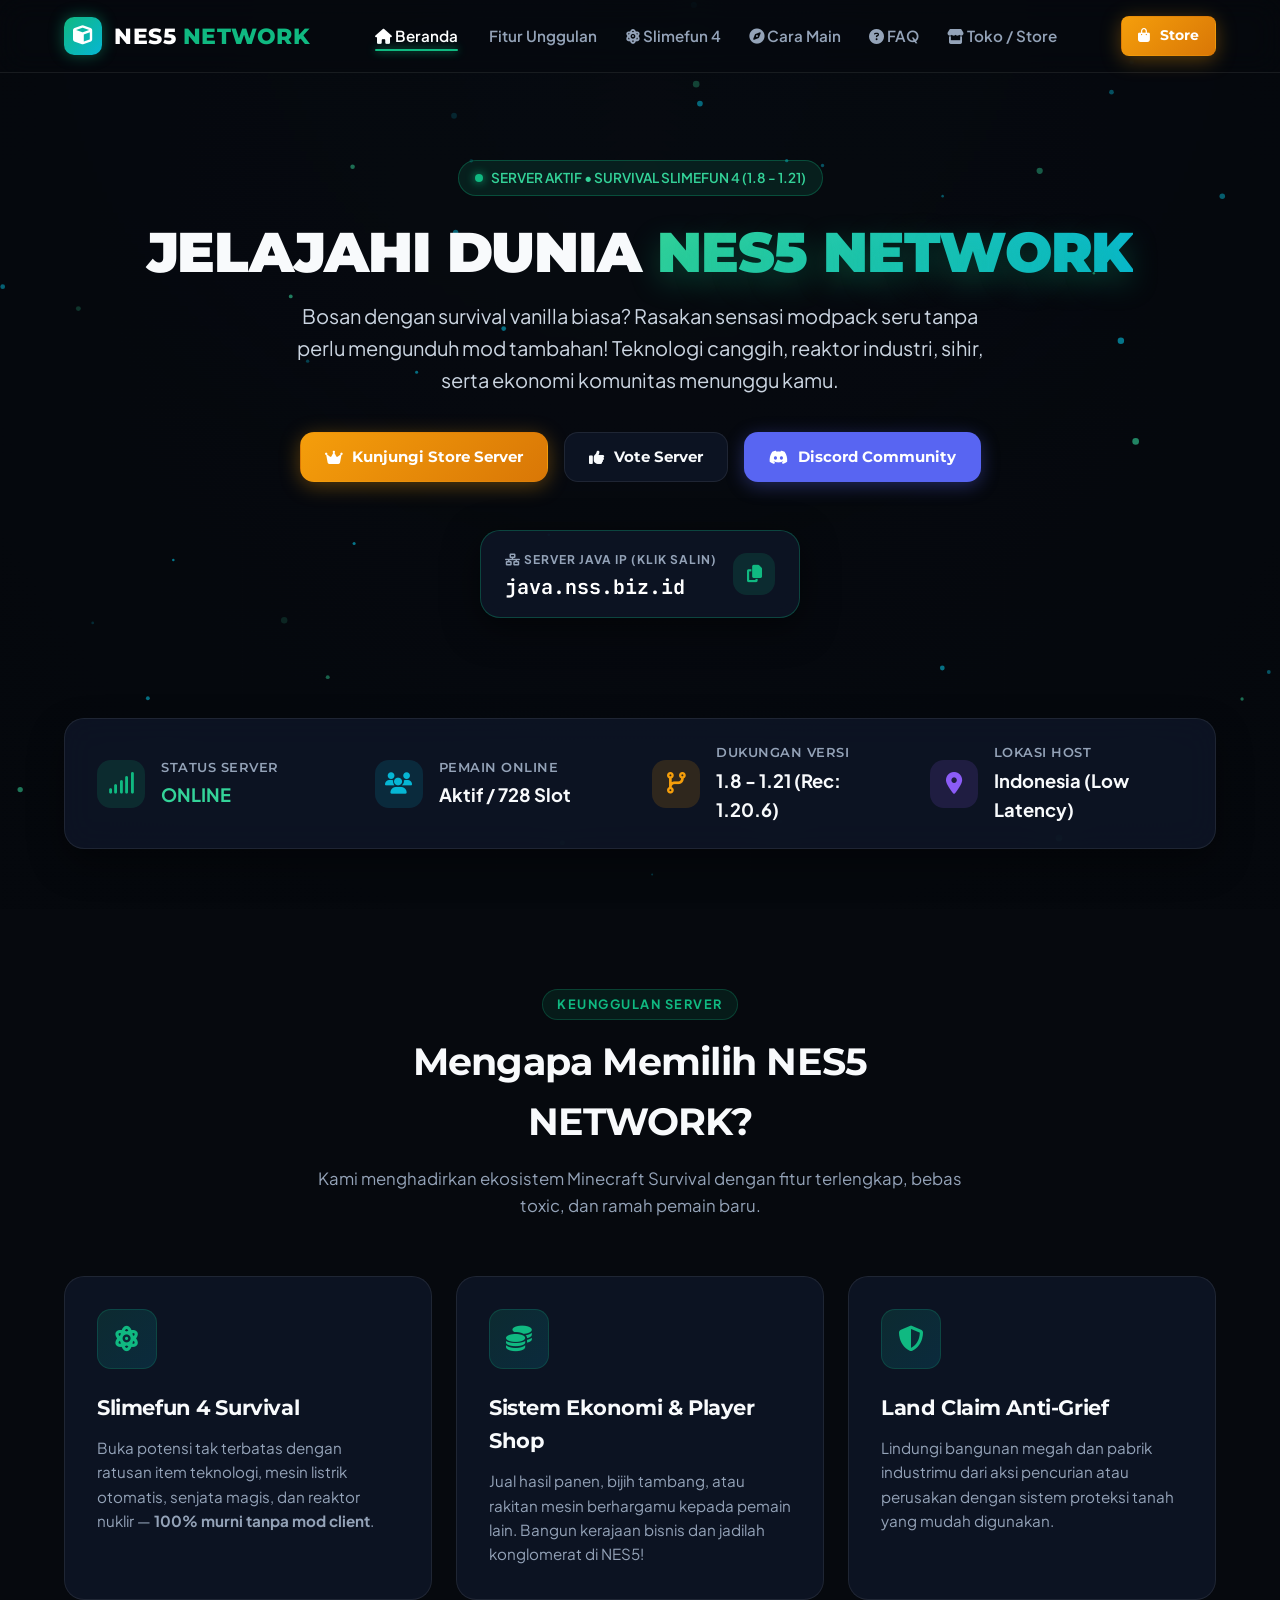
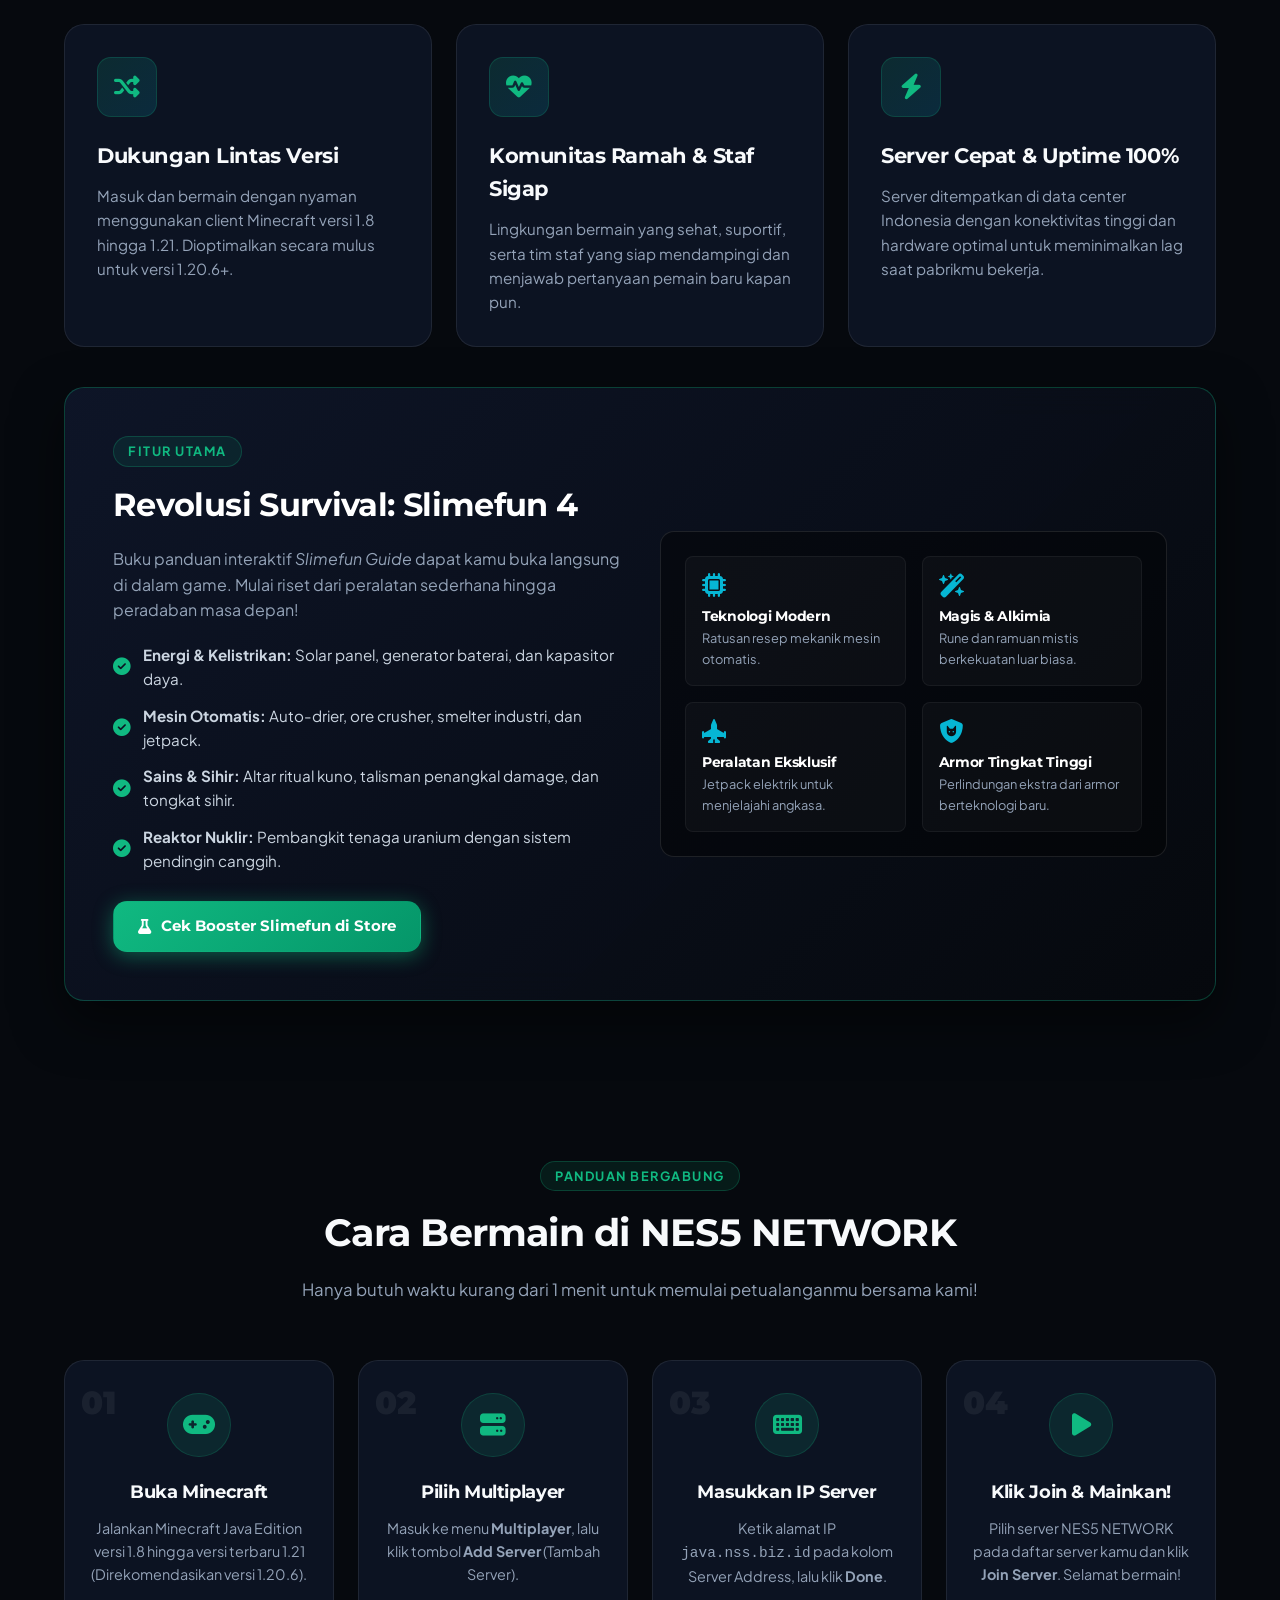
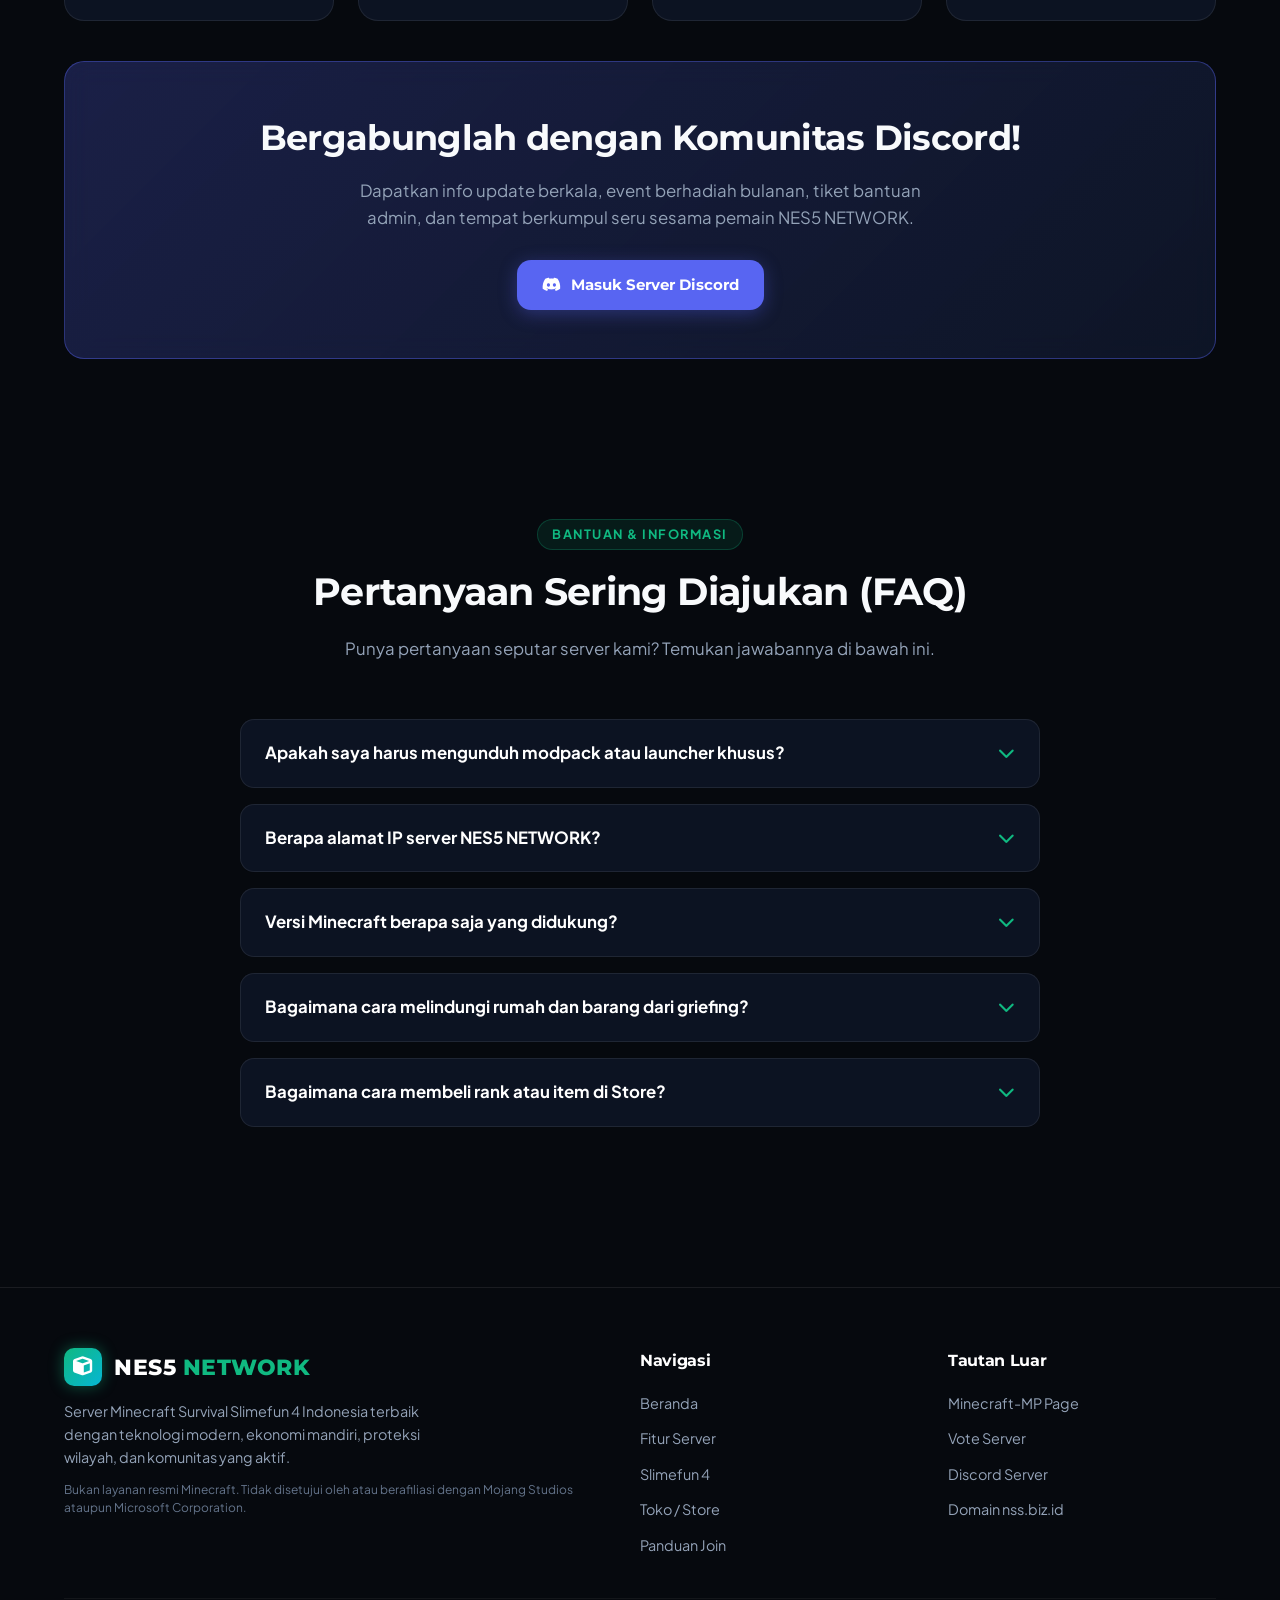
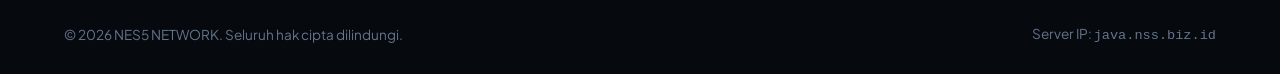
==== index.html @ 4028eb92 "Add initial website files and configuration for NES5 NETWORK Minecraft server - Created config.json " ====
<!DOCTYPE html>
<html lang="id">
<head>
  <meta charset="UTF-8">
  <meta name="viewport" content="width=device-width, initial-scale=1.0">
  <title>NES5 NETWORK | Official Minecraft Server Indonesia</title>
  <meta name="description" content="NES5 NETWORK - Server Minecraft Survival Slimefun 4 Indonesia terbaik versi 1.8 - 1.21. Teknologi modern, sihir, ekonomi pemain, dan land claim anti-grief murni tanpa mod!">
  <meta name="keywords" content="NES5 NETWORK, Minecraft Server Indonesia, Slimefun 4, Survival SMP, Minecraft 1.20.6, Minecraft 1.21, java.nss.biz.id">
  <meta name="author" content="NES5 NETWORK">
  
  <!-- Open Graph -->
  <meta property="og:title" content="NES5 NETWORK | Server Minecraft Slimefun 4 Indonesia">
  <meta property="og:description" content="Nikmati petualangan Survival Slimefun 4 dengan teknologi canggih, reaktor nuklir, sihir, dan komunitas aktif!">
  <meta property="og:type" content="website">
  <meta property="og:url" content="https://nss.biz.id">

  <!-- Google Fonts -->
  <link rel="preconnect" href="https://fonts.googleapis.com">
  <link rel="preconnect" href="https://fonts.gstatic.com" crossorigin>
  <link href="https://fonts.googleapis.com/css2?family=Montserrat:wght@600;700;800;900&family=Plus+Jakarta+Sans:wght@400;500;600;700&family=JetBrains+Mono:wght@600;700&display=swap" rel="stylesheet">

  <!-- Font Awesome Icons -->
  <link rel="stylesheet" href="https://cdnjs.cloudflare.com/ajax/libs/font-awesome/6.5.1/css/all.min.css">

  <!-- Main Styles -->
  <link rel="stylesheet" href="assets/css/style.css">
  <link rel="icon" type="image/png" href="https://minecraft-mp.com/images/favicon/363257.png?ts=1788218365">
</head>
<body>

  <!-- Minecraft Landscape Background & Particles -->
  <div class="minecraft-backdrop"></div>
  <canvas id="particles-canvas" class="particles-canvas"></canvas>

  <!-- Navigation Bar -->
  <header class="navbar">
    <div class="container nav-container">
      <a href="index.html" class="logo">
        <div class="logo-badge">
          <i class="fa-solid fa-cube"></i>
        </div>
        <div class="logo-text">NES5 <span>NETWORK</span></div>
      </a>

      <ul class="nav-links">
        <li class="nav-item"><a href="index.html" class="active"><i class="fa-solid fa-house"></i> Beranda</a></li>
        <li class="nav-item"><a href="#fitur"><i class="fa-solid fa-sparkles"></i> Fitur Unggulan</a></li>
        <li class="nav-item"><a href="#slimefun"><i class="fa-solid fa-atom"></i> Slimefun 4</a></li>
        <li class="nav-item"><a href="#panduan"><i class="fa-solid fa-compass"></i> Cara Main</a></li>
        <li class="nav-item"><a href="#faq"><i class="fa-solid fa-circle-question"></i> FAQ</a></li>
        <li class="nav-item"><a href="store.html" class="nav-store-link"><i class="fa-solid fa-store"></i> Toko / Store</a></li>
      </ul>

      <div class="nav-actions">
        <a href="store.html" class="btn btn-store btn-sm">
          <i class="fa-solid fa-bag-shopping"></i> Store
        </a>
        <button class="nav-toggle" aria-label="Toggle navigation">
          <i class="fa-solid fa-bars"></i>
        </button>
      </div>
    </div>
  </header>

  <!-- Hero Section -->
  <main>
    <section class="hero">
      <div class="container">
        <div class="hero-pill">
          <span class="pulse-dot"></span>
          <span>SERVER AKTIF • SURVIVAL SLIMEFUN 4 (1.8 - 1.21)</span>
        </div>

        <h1 class="hero-title">
          Jelajahi Dunia <span class="highlight">NES5 NETWORK</span>
        </h1>

        <p class="hero-subtitle">
          Bosan dengan survival vanilla biasa? Rasakan sensasi modpack seru tanpa perlu mengunduh mod tambahan! 
          Teknologi canggih, reaktor industri, sihir, serta ekonomi komunitas menunggu kamu.
        </p>

        <div class="hero-cta">
          <a href="store.html" class="btn btn-store">
            <i class="fa-solid fa-crown"></i> Kunjungi Store Server
          </a>
          <a href="https://minecraft-mp.com/server/363257/vote/" target="_blank" rel="noopener" class="btn btn-secondary">
            <i class="fa-solid fa-thumbs-up"></i> Vote Server
          </a>
          <a href="https://discord.gg/nes5" target="_blank" rel="noopener" class="btn btn-discord">
            <i class="fa-brands fa-discord"></i> Discord Community
          </a>
        </div>

        <!-- Interactive IP Copy Box -->
        <div class="ip-box-container">
          <div class="ip-box" data-copy-ip="java.nss.biz.id" title="Klik untuk menyalin IP Server">
            <div class="ip-details">
              <span class="ip-label"><i class="fa-solid fa-network-wired"></i> Server Java IP (Klik Salin)</span>
              <span class="ip-value">java.nss.biz.id</span>
            </div>
            <div class="ip-action">
              <i class="fa-solid fa-copy"></i>
            </div>
          </div>
        </div>
      </div>
    </section>

    <!-- Real-Time Server Status Bar -->
    <section class="status-bar-section">
      <div class="container">
        <div class="status-bar">
          <div class="status-item">
            <div class="status-icon green">
              <i class="fa-solid fa-signal"></i>
            </div>
            <div class="status-info">
              <h4>Status Server</h4>
              <p id="server-status-badge">Memeriksa...</p>
            </div>
          </div>

          <div class="status-item">
            <div class="status-icon blue">
              <i class="fa-solid fa-users"></i>
            </div>
            <div class="status-info">
              <h4>Pemain Online</h4>
              <p id="player-count">Memuat data...</p>
            </div>
          </div>

          <div class="status-item">
            <div class="status-icon amber">
              <i class="fa-solid fa-code-branch"></i>
            </div>
            <div class="status-info">
              <h4>Dukungan Versi</h4>
              <p id="server-version">1.8 - 1.21 (Rec: 1.20.6)</p>
            </div>
          </div>

          <div class="status-item">
            <div class="status-icon purple">
              <i class="fa-solid fa-location-dot"></i>
            </div>
            <div class="status-info">
              <h4>Lokasi Host</h4>
              <p>Indonesia (Low Latency)</p>
            </div>
          </div>
        </div>
      </div>
    </section>

    <!-- Server Features Section -->
    <section class="section" id="fitur">
      <div class="container">
        <div class="section-header">
          <span class="section-tag">Keunggulan Server</span>
          <h2 class="section-title">Mengapa Memilih NES5 NETWORK?</h2>
          <p class="section-desc">Kami menghadirkan ekosistem Minecraft Survival dengan fitur terlengkap, bebas toxic, dan ramah pemain baru.</p>
        </div>

        <div class="feature-grid">
          <!-- Card 1: Slimefun 4 -->
          <div class="feature-card">
            <div class="feature-icon-wrap">
              <i class="fa-solid fa-atom"></i>
            </div>
            <h3>Slimefun 4 Survival</h3>
            <p>
              Buka potensi tak terbatas dengan ratusan item teknologi, mesin listrik otomatis, senjata magis, dan reaktor nuklir — <strong>100% murni tanpa mod client</strong>.
            </p>
          </div>

          <!-- Card 2: Economy & Player Shop -->
          <div class="feature-card">
            <div class="feature-icon-wrap">
              <i class="fa-solid fa-coins"></i>
            </div>
            <h3>Sistem Ekonomi & Player Shop</h3>
            <p>
              Jual hasil panen, bijih tambang, atau rakitan mesin berhargamu kepada pemain lain. Bangun kerajaan bisnis dan jadilah konglomerat di NES5!
            </p>
          </div>

          <!-- Card 3: Anti-Grief & Land Claim -->
          <div class="feature-card">
            <div class="feature-icon-wrap">
              <i class="fa-solid fa-shield-halved"></i>
            </div>
            <h3>Land Claim Anti-Grief</h3>
            <p>
              Lindungi bangunan megah dan pabrik industrimu dari aksi pencurian atau perusakan dengan sistem proteksi tanah yang mudah digunakan.
            </p>
          </div>

          <!-- Card 4: Multi-Version Support -->
          <div class="feature-card">
            <div class="feature-icon-wrap">
              <i class="fa-solid fa-shuffle"></i>
            </div>
            <h3>Dukungan Lintas Versi</h3>
            <p>
              Masuk dan bermain dengan nyaman menggunakan client Minecraft versi 1.8 hingga 1.21. Dioptimalkan secara mulus untuk versi 1.20.6+.
            </p>
          </div>

          <!-- Card 5: Friendly Community -->
          <div class="feature-card">
            <div class="feature-icon-wrap">
              <i class="fa-solid fa-heart-pulse"></i>
            </div>
            <h3>Komunitas Ramah & Staf Sigap</h3>
            <p>
              Lingkungan bermain yang sehat, suportif, serta tim staf yang siap mendampingi dan menjawab pertanyaan pemain baru kapan pun.
            </p>
          </div>

          <!-- Card 6: Uptime 100% Hosted in ID -->
          <div class="feature-card">
            <div class="feature-icon-wrap">
              <i class="fa-solid fa-bolt"></i>
            </div>
            <h3>Server Cepat & Uptime 100%</h3>
            <p>
              Server ditempatkan di data center Indonesia dengan konektivitas tinggi dan hardware optimal untuk meminimalkan lag saat pabrikmu bekerja.
            </p>
          </div>
        </div>

        <!-- Slimefun Showcase Deep-Dive -->
        <div class="sf-showcase" id="slimefun">
          <div class="sf-showcase-content">
            <span class="section-tag">Fitur Utama</span>
            <h3>Revolusi Survival: Slimefun 4</h3>
            <p>
              Buku panduan interaktif <em>Slimefun Guide</em> dapat kamu buka langsung di dalam game. 
              Mulai riset dari peralatan sederhana hingga peradaban masa depan!
            </p>
            <ul class="sf-list">
              <li><i class="fa-solid fa-check-circle"></i> <span><strong>Energi & Kelistrikan:</strong> Solar panel, generator baterai, dan kapasitor daya.</span></li>
              <li><i class="fa-solid fa-check-circle"></i> <span><strong>Mesin Otomatis:</strong> Auto-drier, ore crusher, smelter industri, dan jetpack.</span></li>
              <li><i class="fa-solid fa-check-circle"></i> <span><strong>Sains & Sihir:</strong> Altar ritual kuno, talisman penangkal damage, dan tongkat sihir.</span></li>
              <li><i class="fa-solid fa-check-circle"></i> <span><strong>Reaktor Nuklir:</strong> Pembangkit tenaga uranium dengan sistem pendingin canggih.</span></li>
            </ul>
            <a href="store.html" class="btn btn-primary">
              <i class="fa-solid fa-flask"></i> Cek Booster Slimefun di Store
            </a>
          </div>

          <div class="sf-preview-box">
            <div class="sf-mini-stat">
              <i class="fa-solid fa-microchip"></i>
              <h4>Teknologi Modern</h4>
              <p>Ratusan resep mekanik mesin otomatis.</p>
            </div>
            <div class="sf-mini-stat">
              <i class="fa-solid fa-wand-magic-sparkles"></i>
              <h4>Magis & Alkimia</h4>
              <p>Rune dan ramuan mistis berkekuatan luar biasa.</p>
            </div>
            <div class="sf-mini-stat">
              <i class="fa-solid fa-jet-fighter-up"></i>
              <h4>Peralatan Eksklusif</h4>
              <p>Jetpack elektrik untuk menjelajahi angkasa.</p>
            </div>
            <div class="sf-mini-stat">
              <i class="fa-solid fa-shield-cat"></i>
              <h4>Armor Tingkat Tinggi</h4>
              <p>Perlindungan ekstra dari armor berteknologi baru.</p>
            </div>
          </div>
        </div>
      </div>
    </section>

    <!-- How to Join Section -->
    <section class="section" id="panduan">
      <div class="container">
        <div class="section-header">
          <span class="section-tag">Panduan Bergabung</span>
          <h2 class="section-title">Cara Bermain di NES5 NETWORK</h2>
          <p class="section-desc">Hanya butuh waktu kurang dari 1 menit untuk memulai petualanganmu bersama kami!</p>
        </div>

        <div class="steps-grid">
          <div class="step-card">
            <div class="step-number">01</div>
            <div class="step-icon">
              <i class="fa-solid fa-gamepad"></i>
            </div>
            <h3>Buka Minecraft</h3>
            <p>Jalankan Minecraft Java Edition versi 1.8 hingga versi terbaru 1.21 (Direkomendasikan versi 1.20.6).</p>
          </div>

          <div class="step-card">
            <div class="step-number">02</div>
            <div class="step-icon">
              <i class="fa-solid fa-server"></i>
            </div>
            <h3>Pilih Multiplayer</h3>
            <p>Masuk ke menu <strong>Multiplayer</strong>, lalu klik tombol <strong>Add Server</strong> (Tambah Server).</p>
          </div>

          <div class="step-card">
            <div class="step-number">03</div>
            <div class="step-icon">
              <i class="fa-solid fa-keyboard"></i>
            </div>
            <h3>Masukkan IP Server</h3>
            <p>Ketik alamat IP <code>java.nss.biz.id</code> pada kolom Server Address, lalu klik <strong>Done</strong>.</p>
          </div>

          <div class="step-card">
            <div class="step-number">04</div>
            <div class="step-icon">
              <i class="fa-solid fa-play"></i>
            </div>
            <h3>Klik Join & Mainkan!</h3>
            <p>Pilih server NES5 NETWORK pada daftar server kamu dan klik <strong>Join Server</strong>. Selamat bermain!</p>
          </div>
        </div>

        <!-- Discord Callout Banner -->
        <div class="discord-banner">
          <h3>Bergabunglah dengan Komunitas Discord!</h3>
          <p>
            Dapatkan info update berkala, event berhadiah bulanan, tiket bantuan admin, dan tempat berkumpul seru sesama pemain NES5 NETWORK.
          </p>
          <a href="https://discord.gg/nes5" target="_blank" rel="noopener" class="btn btn-discord">
            <i class="fa-brands fa-discord"></i> Masuk Server Discord
          </a>
        </div>
      </div>
    </section>

    <!-- FAQ Section -->
    <section class="section" id="faq">
      <div class="container">
        <div class="section-header">
          <span class="section-tag">Bantuan & Informasi</span>
          <h2 class="section-title">Pertanyaan Sering Diajukan (FAQ)</h2>
          <p class="section-desc">Punya pertanyaan seputar server kami? Temukan jawabannya di bawah ini.</p>
        </div>

        <div class="faq-grid">
          <div class="faq-item">
            <div class="faq-question">
              <span>Apakah saya harus mengunduh modpack atau launcher khusus?</span>
              <i class="fa-solid fa-chevron-down"></i>
            </div>
            <div class="faq-answer">
              <p>Tidak perlu sama sekali! Seluruh fitur canggih Slimefun 4, mesin listrik, dan reaktor nuklir berjalan murni menggunakan plugin di sisi server kami. Kamu cukup membuka client Minecraft original biasa tanpa memasang mod Forge/Fabric apapun.</p>
            </div>
          </div>

          <div class="faq-item">
            <div class="faq-question">
              <span>Berapa alamat IP server NES5 NETWORK?</span>
              <i class="fa-solid fa-chevron-down"></i>
            </div>
            <div class="faq-answer">
              <p>Alamat IP resmi server adalah <strong>java.nss.biz.id</strong>. Kamu bisa langsung mengklik kotak IP di bagian atas website ini untuk menyalinnya secara instan.</p>
            </div>
          </div>

          <div class="faq-item">
            <div class="faq-question">
              <span>Versi Minecraft berapa saja yang didukung?</span>
              <i class="fa-solid fa-chevron-down"></i>
            </div>
            <div class="faq-answer">
              <p>Server kami mendukung Minecraft Java Edition mulai dari versi 1.8 hingga 1.21. Kami sangat menyarankan bermain di versi 1.20.6 atau versi terbaru agar mendapatkan rendering visual dan fitur terbaik.</p>
            </div>
          </div>

          <div class="faq-item">
            <div class="faq-question">
              <span>Bagaimana cara melindungi rumah dan barang dari griefing?</span>
              <i class="fa-solid fa-chevron-down"></i>
            </div>
            <div class="faq-answer">
              <p>Gunakan sistem Land Claim! Kamu bisa mengklaim area tanahmu dengan mudah menggunakan golden shovel atau petunjuk perintah in-game. Area yang sudah diklaim 100% terlindung dari perusakan, pembongkaran, maupun pencurian pemain lain.</p>
            </div>
          </div>

          <div class="faq-item">
            <div class="faq-question">
              <span>Bagaimana cara membeli rank atau item di Store?</span>
              <i class="fa-solid fa-chevron-down"></i>
            </div>
            <div class="faq-answer">
              <p>Kamu bisa langsung mengunjungi halaman <a href="store.html">Toko Server kami</a>. Pilih produk yang kamu inginkan (Rank VIP, Crate Keys, atau Slimefun Booster), masukkan Username Minecraft kamu, dan selesaikan pembayaran via QRIS, DANA, GoPay, atau Transfer Bank dengan panduan staf kami.</p>
            </div>
          </div>
        </div>
      </div>
    </section>
  </main>

  <!-- Footer -->
  <footer class="footer">
    <div class="container">
      <div class="footer-grid">
        <div class="footer-about">
          <div class="logo">
            <div class="logo-badge"><i class="fa-solid fa-cube"></i></div>
            <div class="logo-text">NES5 <span>NETWORK</span></div>
          </div>
          <p>
            Server Minecraft Survival Slimefun 4 Indonesia terbaik dengan teknologi modern, ekonomi mandiri, proteksi wilayah, dan komunitas yang aktif.
          </p>
          <div class="footer-disclaimer">
            Bukan layanan resmi Minecraft. Tidak disetujui oleh atau berafiliasi dengan Mojang Studios ataupun Microsoft Corporation.
          </div>
        </div>

        <div class="footer-links">
          <h4>Navigasi</h4>
          <ul>
            <li><a href="index.html">Beranda</a></li>
            <li><a href="#fitur">Fitur Server</a></li>
            <li><a href="#slimefun">Slimefun 4</a></li>
            <li><a href="store.html">Toko / Store</a></li>
            <li><a href="#panduan">Panduan Join</a></li>
          </ul>
        </div>

        <div class="footer-links">
          <h4>Tautan Luar</h4>
          <ul>
            <li><a href="https://minecraft-mp.com/server-s363257" target="_blank" rel="noopener">Minecraft-MP Page</a></li>
            <li><a href="https://minecraft-mp.com/server/363257/vote/" target="_blank" rel="noopener">Vote Server</a></li>
            <li><a href="https://discord.gg/nes5" target="_blank" rel="noopener">Discord Server</a></li>
            <li><a href="https://nss.biz.id">Domain nss.biz.id</a></li>
          </ul>
        </div>
      </div>

      <div class="footer-bottom">
        <div>&copy; 2026 NES5 NETWORK. Seluruh hak cipta dilindungi.</div>
        <div>Server IP: <code>java.nss.biz.id</code></div>
      </div>
    </div>
  </footer>

  <!-- Scripts -->
  <script src="assets/js/main.js"></script>
</body>
</html>
---- assets/css/style.css ----
/* ==========================================================================
   NES5 NETWORK - Main Stylesheet
   Designed for Minecraft Server Community & Store
   ========================================================================== */

:root {
  --primary: #10b981;
  --primary-glow: rgba(16, 185, 129, 0.45);
  --primary-dark: #059669;
  --secondary: #06b6d4;
  --secondary-glow: rgba(6, 182, 212, 0.4);
  --accent-gold: #f59e0b;
  --accent-purple: #8b5cf6;
  --accent-red: #ef4444;

  --bg-dark: #0b0f17;
  --bg-darker: #06090e;
  --bg-card: rgba(15, 23, 42, 0.75);
  --bg-card-hover: rgba(22, 33, 58, 0.85);
  --bg-glass: rgba(15, 23, 42, 0.6);
  --border-glass: rgba(255, 255, 255, 0.08);
  --border-glow: rgba(16, 185, 129, 0.3);

  --text-main: #f8fafc;
  --text-muted: #94a3b8;
  --text-dim: #64748b;

  --font-sans: 'Plus Jakarta Sans', -apple-system, BlinkMacSystemFont, sans-serif;
  --font-title: 'Montserrat', sans-serif;
  --font-code: 'JetBrains Mono', monospace;

  --radius-sm: 8px;
  --radius-md: 14px;
  --radius-lg: 20px;
  --radius-full: 9999px;

  --transition: all 0.25s cubic-bezier(0.16, 1, 0.3, 1);
}

/* Global Reset */
*, *::before, *::after {
  box-sizing: border-box;
  margin: 0;
  padding: 0;
}

html {
  scroll-behavior: smooth;
}

body {
  font-family: var(--font-sans);
  background-color: var(--bg-darker);
  color: var(--text-main);
  line-height: 1.6;
  overflow-x: hidden;
  position: relative;
  min-height: 100vh;
}

/* Background Minecraft Landscape Backdrop */
.minecraft-backdrop {
  position: fixed;
  top: 0;
  left: 0;
  width: 100vw;
  height: 100vh;
  z-index: -2;
  background: 
    radial-gradient(circle at 50% 20%, rgba(11, 15, 23, 0.5) 0%, rgba(6, 9, 14, 0.92) 80%),
    linear-gradient(180deg, rgba(6, 9, 14, 0.6) 0%, rgba(6, 9, 14, 0.95) 100%),
    url('https://images.unsplash.com/photo-1627856014754-2907e2355d54?auto=format&fit=crop&w=1920&q=80') center center / cover no-repeat;
  filter: brightness(0.9);
  transform: scale(1.02);
  transition: transform 0.5s ease;
}

/* Atmosphere Particles Overlay */
.particles-canvas {
  position: fixed;
  top: 0;
  left: 0;
  width: 100vw;
  height: 100vh;
  z-index: -1;
  pointer-events: none;
}

/* Container */
.container {
  width: 100%;
  max-width: 1200px;
  margin: 0 auto;
  padding: 0 24px;
}

/* Typography */
h1, h2, h3, h4, h5 {
  font-family: var(--font-title);
  font-weight: 700;
  color: var(--text-main);
  letter-spacing: -0.02em;
}

p {
  color: var(--text-muted);
}

a {
  color: var(--primary);
  text-decoration: none;
  transition: var(--transition);
}

a:hover {
  color: #34d399;
}

/* Buttons */
.btn {
  display: inline-flex;
  align-items: center;
  justify-content: center;
  gap: 10px;
  padding: 12px 24px;
  border-radius: var(--radius-md);
  font-family: var(--font-title);
  font-size: 0.95rem;
  font-weight: 700;
  cursor: pointer;
  transition: var(--transition);
  border: 1px solid transparent;
  outline: none;
  text-decoration: none;
}

.btn-primary {
  background: linear-gradient(135deg, var(--primary) 0%, var(--primary-dark) 100%);
  color: #ffffff;
  box-shadow: 0 4px 20px var(--primary-glow);
}

.btn-primary:hover {
  transform: translateY(-2px);
  box-shadow: 0 8px 30px rgba(16, 185, 129, 0.6);
  color: #ffffff;
}

.btn-secondary {
  background: var(--bg-card);
  border-color: var(--border-glass);
  color: var(--text-main);
  backdrop-filter: blur(8px);
}

.btn-secondary:hover {
  background: var(--bg-card-hover);
  border-color: rgba(255, 255, 255, 0.2);
  color: #ffffff;
  transform: translateY(-2px);
}

.btn-discord {
  background: #5865F2;
  color: #ffffff;
  box-shadow: 0 4px 18px rgba(88, 101, 242, 0.35);
}

.btn-discord:hover {
  background: #4752c4;
  color: #ffffff;
  transform: translateY(-2px);
  box-shadow: 0 6px 24px rgba(88, 101, 242, 0.5);
}

.btn-store {
  background: linear-gradient(135deg, #f59e0b 0%, #d97706 100%);
  color: #ffffff;
  box-shadow: 0 4px 20px rgba(245, 158, 11, 0.35);
}

.btn-store:hover {
  transform: translateY(-2px);
  box-shadow: 0 8px 30px rgba(245, 158, 11, 0.55);
  color: #ffffff;
}

.btn-sm {
  padding: 8px 16px;
  font-size: 0.85rem;
  border-radius: var(--radius-sm);
}

/* Navigation Bar */
.navbar {
  position: fixed;
  top: 0;
  left: 0;
  width: 100%;
  z-index: 1000;
  padding: 16px 0;
  transition: var(--transition);
  background: rgba(6, 9, 14, 0.6);
  backdrop-filter: blur(14px);
  border-bottom: 1px solid var(--border-glass);
}

.navbar.scrolled {
  padding: 12px 0;
  background: rgba(6, 9, 14, 0.92);
  border-bottom: 1px solid rgba(16, 185, 129, 0.2);
  box-shadow: 0 10px 30px rgba(0, 0, 0, 0.5);
}

.nav-container {
  display: flex;
  align-items: center;
  justify-content: space-between;
}

.logo {
  display: flex;
  align-items: center;
  gap: 12px;
  font-family: var(--font-title);
  font-size: 1.35rem;
  font-weight: 800;
  color: #ffffff;
  letter-spacing: 0.5px;
}

.logo-badge {
  background: linear-gradient(135deg, var(--primary) 0%, var(--secondary) 100%);
  width: 38px;
  height: 38px;
  border-radius: 10px;
  display: flex;
  align-items: center;
  justify-content: center;
  font-size: 1.2rem;
  color: #fff;
  box-shadow: 0 0 15px var(--primary-glow);
}

.logo-text span {
  color: var(--primary);
}

.nav-links {
  display: flex;
  align-items: center;
  list-style: none;
  gap: 28px;
}

.nav-item a {
  color: var(--text-muted);
  font-size: 0.95rem;
  font-weight: 600;
  position: relative;
  padding: 6px 0;
}

.nav-item a:hover,
.nav-item a.active {
  color: #ffffff;
}

.nav-item a.active::after {
  content: '';
  position: absolute;
  bottom: 0;
  left: 0;
  width: 100%;
  height: 2px;
  background: var(--primary);
  border-radius: 2px;
  box-shadow: 0 0 8px var(--primary);
}

.nav-actions {
  display: flex;
  align-items: center;
  gap: 12px;
}

.nav-toggle {
  display: none;
  background: transparent;
  border: none;
  color: var(--text-main);
  font-size: 1.4rem;
  cursor: pointer;
}

/* Hero Section */
.hero {
  padding: 160px 0 100px;
  text-align: center;
  position: relative;
}

.hero-pill {
  display: inline-flex;
  align-items: center;
  gap: 8px;
  background: rgba(16, 185, 129, 0.12);
  border: 1px solid rgba(16, 185, 129, 0.3);
  padding: 6px 16px;
  border-radius: var(--radius-full);
  font-size: 0.85rem;
  font-weight: 600;
  color: #34d399;
  margin-bottom: 24px;
}

.hero-pill .pulse-dot {
  width: 8px;
  height: 8px;
  background-color: var(--primary);
  border-radius: 50%;
  box-shadow: 0 0 10px var(--primary);
  animation: pulse 2s infinite;
}

@keyframes pulse {
  0% { transform: scale(0.95); box-shadow: 0 0 0 0 rgba(16, 185, 129, 0.7); }
  70% { transform: scale(1.1); box-shadow: 0 0 0 8px rgba(16, 185, 129, 0); }
  100% { transform: scale(0.95); box-shadow: 0 0 0 0 rgba(16, 185, 129, 0); }
}

.hero-title {
  font-size: 3.5rem;
  font-weight: 900;
  line-height: 1.15;
  margin-bottom: 16px;
  text-transform: uppercase;
}

.hero-title .highlight {
  background: linear-gradient(135deg, #34d399 0%, #06b6d4 100%);
  -webkit-background-clip: text;
  -webkit-text-fill-color: transparent;
  text-shadow: 0 10px 30px rgba(16, 185, 129, 0.3);
}

.hero-subtitle {
  font-size: 1.25rem;
  max-width: 720px;
  margin: 0 auto 36px;
  color: #cbd5e1;
}

.hero-cta {
  display: flex;
  align-items: center;
  justify-content: center;
  gap: 16px;
  flex-wrap: wrap;
  margin-bottom: 48px;
}

/* IP Box Hero Element */
.ip-box-container {
  display: flex;
  justify-content: center;
  margin-top: 10px;
}

.ip-box {
  display: inline-flex;
  align-items: center;
  gap: 16px;
  background: var(--bg-card);
  border: 1px solid var(--border-glow);
  padding: 14px 24px;
  border-radius: var(--radius-lg);
  backdrop-filter: blur(16px);
  box-shadow: 0 10px 35px rgba(0, 0, 0, 0.5);
  cursor: pointer;
  transition: var(--transition);
}

.ip-box:hover {
  transform: translateY(-3px);
  border-color: var(--primary);
  box-shadow: 0 12px 40px var(--primary-glow);
}

.ip-details {
  text-align: left;
}

.ip-label {
  font-size: 0.75rem;
  text-transform: uppercase;
  color: var(--text-muted);
  font-weight: 700;
  letter-spacing: 1px;
}

.ip-value {
  font-family: var(--font-code);
  font-size: 1.25rem;
  font-weight: 700;
  color: #ffffff;
  display: block;
}

.ip-action {
  background: rgba(16, 185, 129, 0.15);
  color: var(--primary);
  width: 42px;
  height: 42px;
  border-radius: var(--radius-md);
  display: flex;
  align-items: center;
  justify-content: center;
  font-size: 1.1rem;
  transition: var(--transition);
}

.ip-box:hover .ip-action {
  background: var(--primary);
  color: #ffffff;
}

/* Live Server Status Bar */
.status-bar-section {
  padding: 0 0 60px;
}

.status-bar {
  background: var(--bg-card);
  border: 1px solid var(--border-glass);
  border-radius: var(--radius-lg);
  padding: 24px 32px;
  backdrop-filter: blur(16px);
  display: grid;
  grid-template-columns: repeat(auto-fit, minmax(200px, 1fr));
  gap: 24px;
  box-shadow: 0 15px 35px rgba(0, 0, 0, 0.4);
}

.status-item {
  display: flex;
  align-items: center;
  gap: 16px;
}

.status-icon {
  width: 48px;
  height: 48px;
  border-radius: var(--radius-md);
  display: flex;
  align-items: center;
  justify-content: center;
  font-size: 1.35rem;
  background: rgba(255, 255, 255, 0.05);
  color: var(--primary);
  flex-shrink: 0;
}

.status-icon.green {
  background: rgba(16, 185, 129, 0.15);
  color: #10b981;
}

.status-icon.blue {
  background: rgba(6, 182, 212, 0.15);
  color: #06b6d4;
}

.status-icon.amber {
  background: rgba(245, 158, 11, 0.15);
  color: #f59e0b;
}

.status-icon.purple {
  background: rgba(139, 92, 246, 0.15);
  color: #8b5cf6;
}

.status-info h4 {
  font-size: 0.8rem;
  color: var(--text-muted);
  text-transform: uppercase;
  letter-spacing: 0.5px;
  font-weight: 600;
}

.status-info p {
  font-size: 1.15rem;
  font-weight: 700;
  color: var(--text-main);
  margin-top: 2px;
}

/* Section Header */
.section {
  padding: 80px 0;
  position: relative;
}

.section-header {
  text-align: center;
  max-width: 680px;
  margin: 0 auto 56px;
}

.section-tag {
  display: inline-block;
  font-size: 0.8rem;
  font-weight: 700;
  text-transform: uppercase;
  letter-spacing: 1.5px;
  color: var(--primary);
  background: rgba(16, 185, 129, 0.1);
  border: 1px solid rgba(16, 185, 129, 0.25);
  padding: 4px 14px;
  border-radius: var(--radius-full);
  margin-bottom: 12px;
}

.section-title {
  font-size: 2.35rem;
  margin-bottom: 14px;
}

.section-desc {
  font-size: 1.05rem;
  color: var(--text-muted);
}

/* Feature Grid */
.feature-grid {
  display: grid;
  grid-template-columns: repeat(auto-fill, minmax(340px, 1fr));
  gap: 24px;
}

.feature-card {
  background: var(--bg-card);
  border: 1px solid var(--border-glass);
  border-radius: var(--radius-lg);
  padding: 32px;
  backdrop-filter: blur(12px);
  transition: var(--transition);
  position: relative;
  overflow: hidden;
}

.feature-card::before {
  content: '';
  position: absolute;
  top: 0;
  left: 0;
  width: 100%;
  height: 3px;
  background: linear-gradient(90deg, transparent, var(--primary), transparent);
  opacity: 0;
  transition: var(--transition);
}

.feature-card:hover {
  transform: translateY(-6px);
  background: var(--bg-card-hover);
  border-color: rgba(16, 185, 129, 0.3);
  box-shadow: 0 15px 35px rgba(0, 0, 0, 0.4);
}

.feature-card:hover::before {
  opacity: 1;
}

.feature-icon-wrap {
  width: 60px;
  height: 60px;
  border-radius: var(--radius-md);
  background: linear-gradient(135deg, rgba(16, 185, 129, 0.15) 0%, rgba(6, 182, 212, 0.15) 100%);
  display: flex;
  align-items: center;
  justify-content: center;
  font-size: 1.6rem;
  color: var(--primary);
  margin-bottom: 22px;
  border: 1px solid rgba(16, 185, 129, 0.2);
}

.feature-card h3 {
  font-size: 1.3rem;
  margin-bottom: 12px;
}

.feature-card p {
  font-size: 0.95rem;
  line-height: 1.6;
}

/* Slimefun Highlights Banner */
.sf-showcase {
  background: linear-gradient(135deg, rgba(15, 23, 42, 0.9) 0%, rgba(6, 9, 14, 0.95) 100%);
  border: 1px solid rgba(16, 185, 129, 0.3);
  border-radius: var(--radius-lg);
  padding: 48px;
  backdrop-filter: blur(16px);
  display: grid;
  grid-template-columns: 1fr 1fr;
  gap: 40px;
  align-items: center;
  box-shadow: 0 20px 50px rgba(0, 0, 0, 0.5);
  margin-top: 40px;
}

.sf-showcase-content h3 {
  font-size: 2rem;
  margin-bottom: 16px;
  color: #ffffff;
}

.sf-list {
  list-style: none;
  margin: 20px 0 28px;
  display: flex;
  flex-direction: column;
  gap: 12px;
}

.sf-list li {
  display: flex;
  align-items: center;
  gap: 12px;
  color: #cbd5e1;
  font-size: 0.95rem;
}

.sf-list li i {
  color: var(--primary);
  font-size: 1.1rem;
}

.sf-preview-box {
  background: rgba(0, 0, 0, 0.4);
  border: 1px solid rgba(255, 255, 255, 0.1);
  border-radius: var(--radius-md);
  padding: 24px;
  display: grid;
  grid-template-columns: 1fr 1fr;
  gap: 16px;
}

.sf-mini-stat {
  background: rgba(255, 255, 255, 0.03);
  border-radius: var(--radius-sm);
  padding: 16px;
  border: 1px solid rgba(255, 255, 255, 0.05);
}

.sf-mini-stat i {
  font-size: 1.5rem;
  color: var(--secondary);
  margin-bottom: 8px;
}

.sf-mini-stat h4 {
  font-size: 0.9rem;
  color: #fff;
}

.sf-mini-stat p {
  font-size: 0.8rem;
  color: var(--text-muted);
}

/* Steps / How to Join */
.steps-grid {
  display: grid;
  grid-template-columns: repeat(auto-fit, minmax(260px, 1fr));
  gap: 24px;
}

.step-card {
  background: var(--bg-card);
  border: 1px solid var(--border-glass);
  border-radius: var(--radius-lg);
  padding: 32px 24px;
  text-align: center;
  position: relative;
  transition: var(--transition);
}

.step-card:hover {
  transform: translateY(-4px);
  border-color: var(--border-glow);
}

.step-number {
  position: absolute;
  top: 16px;
  left: 16px;
  font-family: var(--font-title);
  font-size: 2rem;
  font-weight: 900;
  color: rgba(255, 255, 255, 0.06);
}

.step-icon {
  width: 64px;
  height: 64px;
  margin: 0 auto 20px;
  border-radius: 50%;
  background: rgba(16, 185, 129, 0.12);
  color: var(--primary);
  display: flex;
  align-items: center;
  justify-content: center;
  font-size: 1.6rem;
  border: 1px solid rgba(16, 185, 129, 0.2);
}

.step-card h3 {
  font-size: 1.15rem;
  margin-bottom: 10px;
}

.step-card p {
  font-size: 0.9rem;
}

/* Discord CTA Banner */
.discord-banner {
  background: linear-gradient(135deg, rgba(88, 101, 242, 0.25) 0%, rgba(15, 23, 42, 0.85) 100%);
  border: 1px solid rgba(88, 101, 242, 0.4);
  border-radius: var(--radius-lg);
  padding: 48px;
  text-align: center;
  backdrop-filter: blur(14px);
  margin-top: 40px;
}

.discord-banner h3 {
  font-size: 2.2rem;
  margin-bottom: 12px;
}

.discord-banner p {
  max-width: 600px;
  margin: 0 auto 28px;
  font-size: 1.05rem;
}

/* FAQ Accordion */
.faq-grid {
  max-width: 800px;
  margin: 0 auto;
  display: flex;
  flex-direction: column;
  gap: 16px;
}

.faq-item {
  background: var(--bg-card);
  border: 1px solid var(--border-glass);
  border-radius: var(--radius-md);
  overflow: hidden;
  backdrop-filter: blur(10px);
  transition: var(--transition);
}

.faq-item:hover {
  border-color: rgba(255, 255, 255, 0.15);
}

.faq-question {
  padding: 20px 24px;
  display: flex;
  align-items: center;
  justify-content: space-between;
  cursor: pointer;
  font-weight: 700;
  font-size: 1.05rem;
  color: #fff;
  user-select: none;
}

.faq-question i {
  color: var(--primary);
  transition: transform 0.3s ease;
}

.faq-item.active .faq-question i {
  transform: rotate(180deg);
}

.faq-answer {
  max-height: 0;
  overflow: hidden;
  transition: max-height 0.35s ease, padding 0.35s ease;
  padding: 0 24px;
  color: var(--text-muted);
  font-size: 0.95rem;
  line-height: 1.6;
}

.faq-item.active .faq-answer {
  padding-bottom: 20px;
}

/* Footer */
.footer {
  background: var(--bg-darker);
  border-top: 1px solid var(--border-glass);
  padding: 60px 0 30px;
  margin-top: 80px;
}

.footer-grid {
  display: grid;
  grid-template-columns: 2fr 1fr 1fr;
  gap: 40px;
  margin-bottom: 40px;
}

.footer-about p {
  margin-top: 14px;
  font-size: 0.9rem;
  max-width: 380px;
}

.footer-links h4 {
  font-size: 1rem;
  color: #fff;
  margin-bottom: 16px;
}

.footer-links ul {
  list-style: none;
  display: flex;
  flex-direction: column;
  gap: 10px;
}

.footer-links a {
  color: var(--text-muted);
  font-size: 0.9rem;
}

.footer-links a:hover {
  color: #fff;
  padding-left: 4px;
}

.footer-bottom {
  padding-top: 24px;
  border-top: 1px solid rgba(255, 255, 255, 0.05);
  display: flex;
  align-items: center;
  justify-content: space-between;
  flex-wrap: wrap;
  gap: 16px;
  font-size: 0.85rem;
  color: var(--text-dim);
}

.footer-disclaimer {
  font-size: 0.75rem;
  color: var(--text-dim);
  margin-top: 12px;
  line-height: 1.5;
}

/* Toast Notification */
.toast-notification {
  position: fixed;
  bottom: 24px;
  right: 24px;
  background: #0f172a;
  border: 1px solid var(--primary);
  color: #ffffff;
  padding: 14px 20px;
  border-radius: var(--radius-md);
  box-shadow: 0 10px 30px rgba(0, 0, 0, 0.6), 0 0 20px var(--primary-glow);
  display: flex;
  align-items: center;
  gap: 12px;
  z-index: 9999;
  transform: translateY(100px);
  opacity: 0;
  transition: all 0.3s cubic-bezier(0.16, 1, 0.3, 1);
  font-size: 0.95rem;
}

.toast-notification.show {
  transform: translateY(0);
  opacity: 1;
}

.toast-icon {
  color: var(--primary);
  font-size: 1.25rem;
}

/* Responsive Media Queries */
@media (max-width: 992px) {
  .hero-title {
    font-size: 2.8rem;
  }
  .sf-showcase {
    grid-template-columns: 1fr;
    padding: 32px;
  }
  .footer-grid {
    grid-template-columns: 1fr;
    gap: 32px;
  }
}

@media (max-width: 768px) {
  .nav-links {
    position: fixed;
    top: 70px;
    left: 0;
    width: 100%;
    background: rgba(6, 9, 14, 0.98);
    backdrop-filter: blur(20px);
    flex-direction: column;
    padding: 24px;
    gap: 18px;
    border-bottom: 1px solid var(--border-glass);
    display: none;
  }

  .nav-links.open {
    display: flex;
  }

  .nav-toggle {
    display: block;
  }

  .hero {
    padding: 120px 0 60px;
  }

  .hero-title {
    font-size: 2.2rem;
  }

  .hero-subtitle {
    font-size: 1.05rem;
  }

  .status-bar {
    grid-template-columns: 1fr;
    padding: 20px;
  }

  .ip-box {
    width: 100%;
    justify-content: space-between;
  }
}
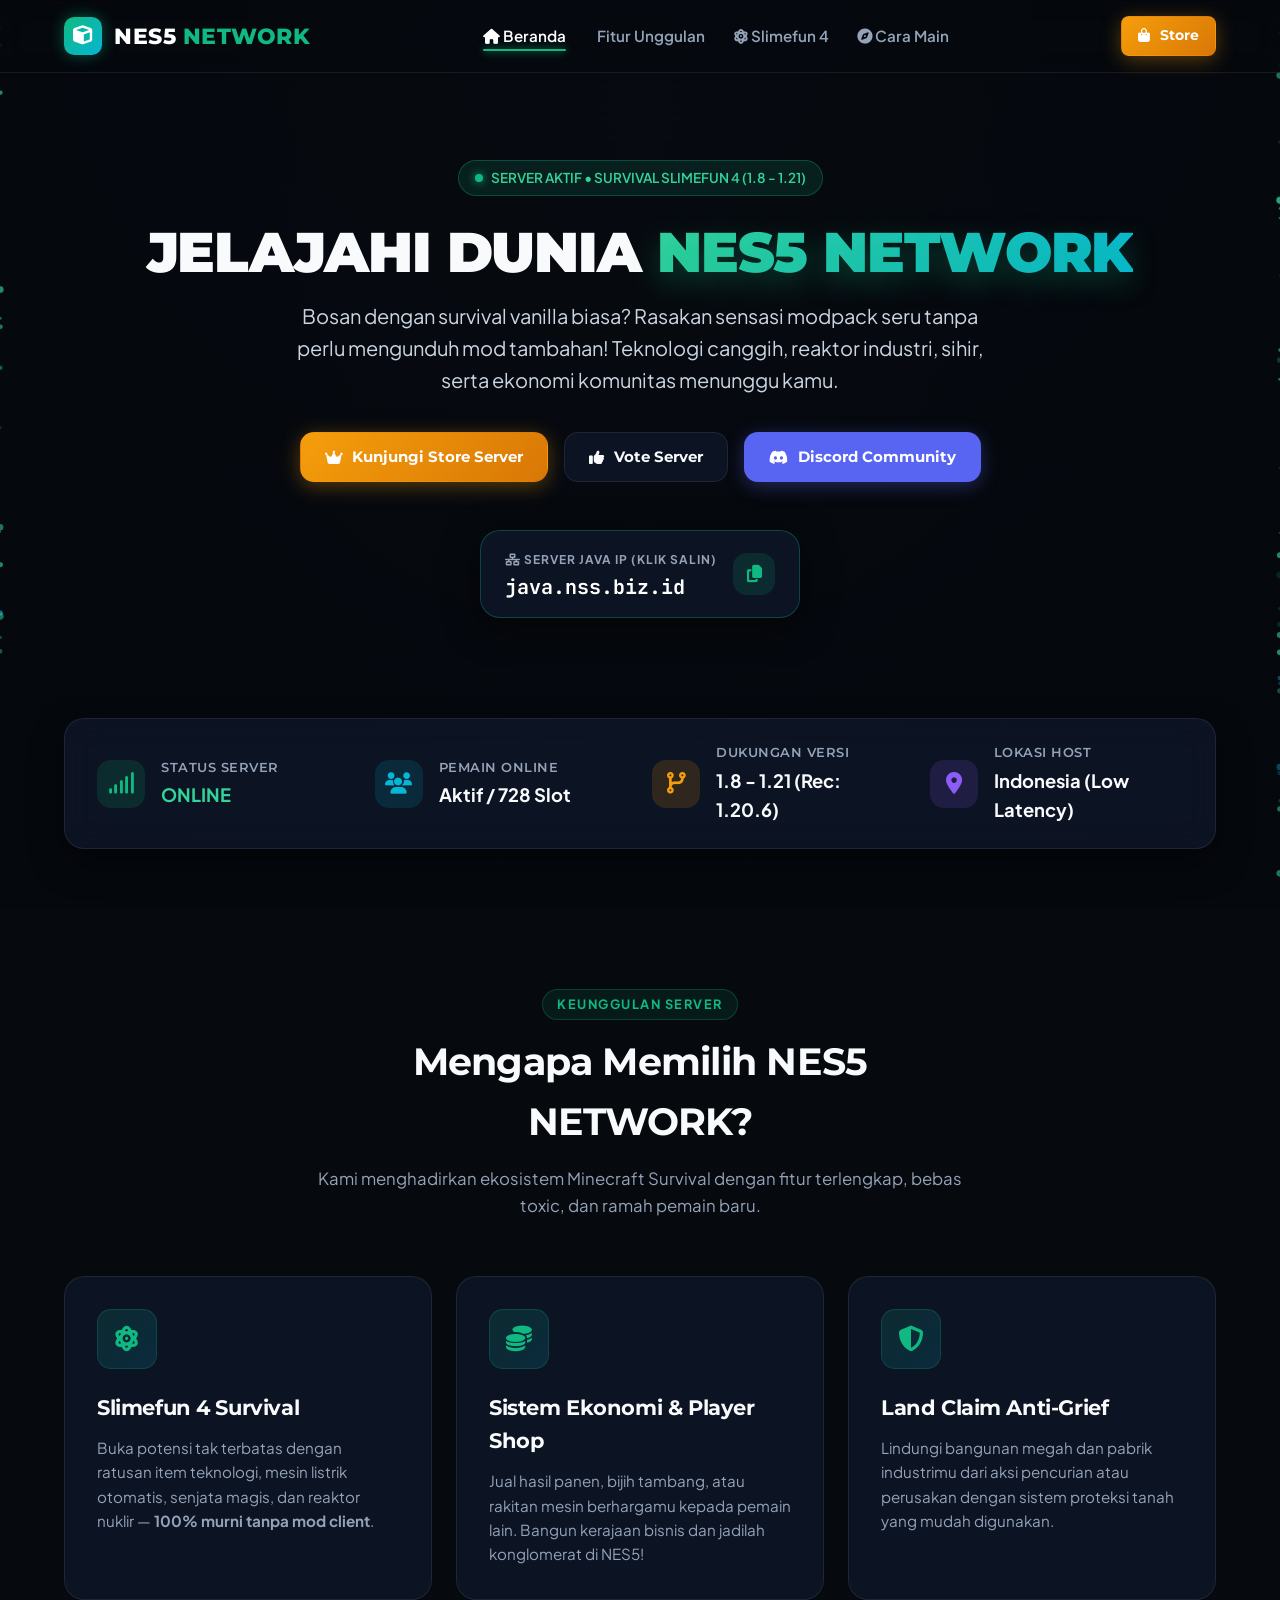
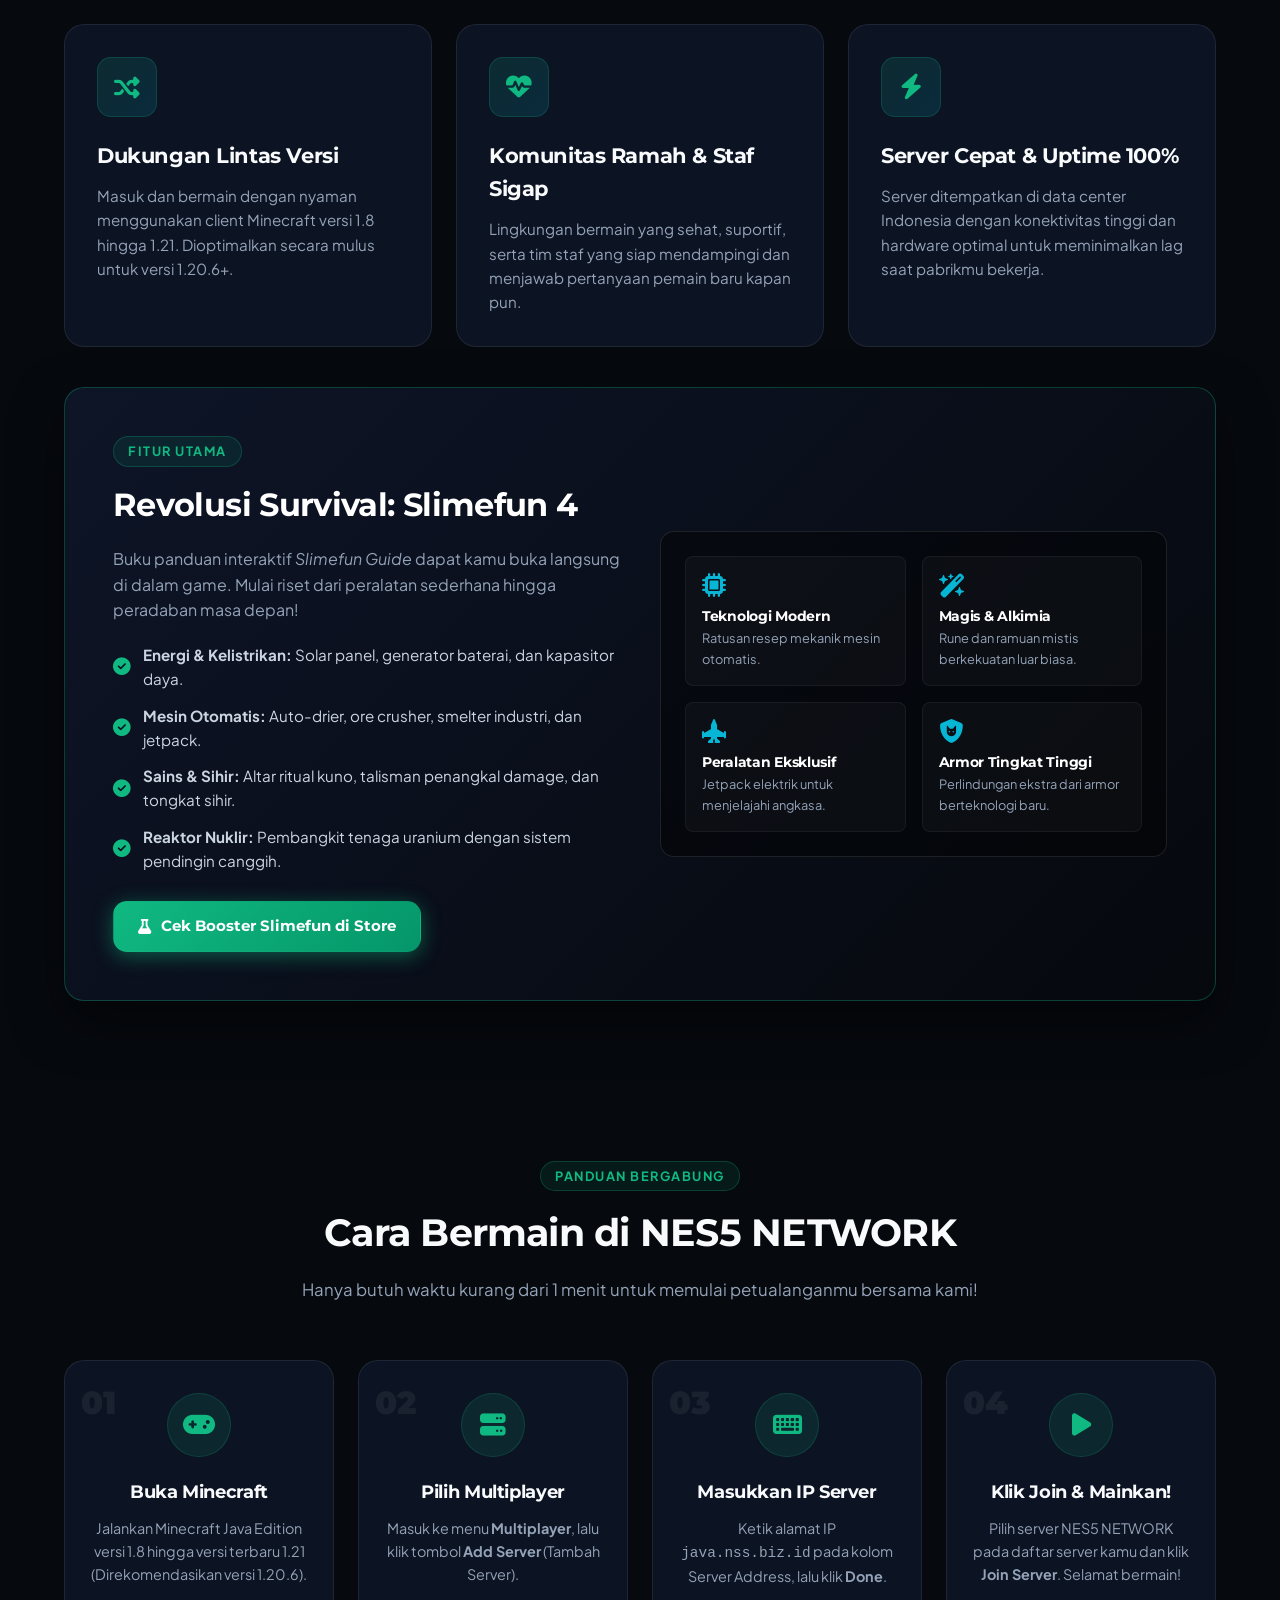
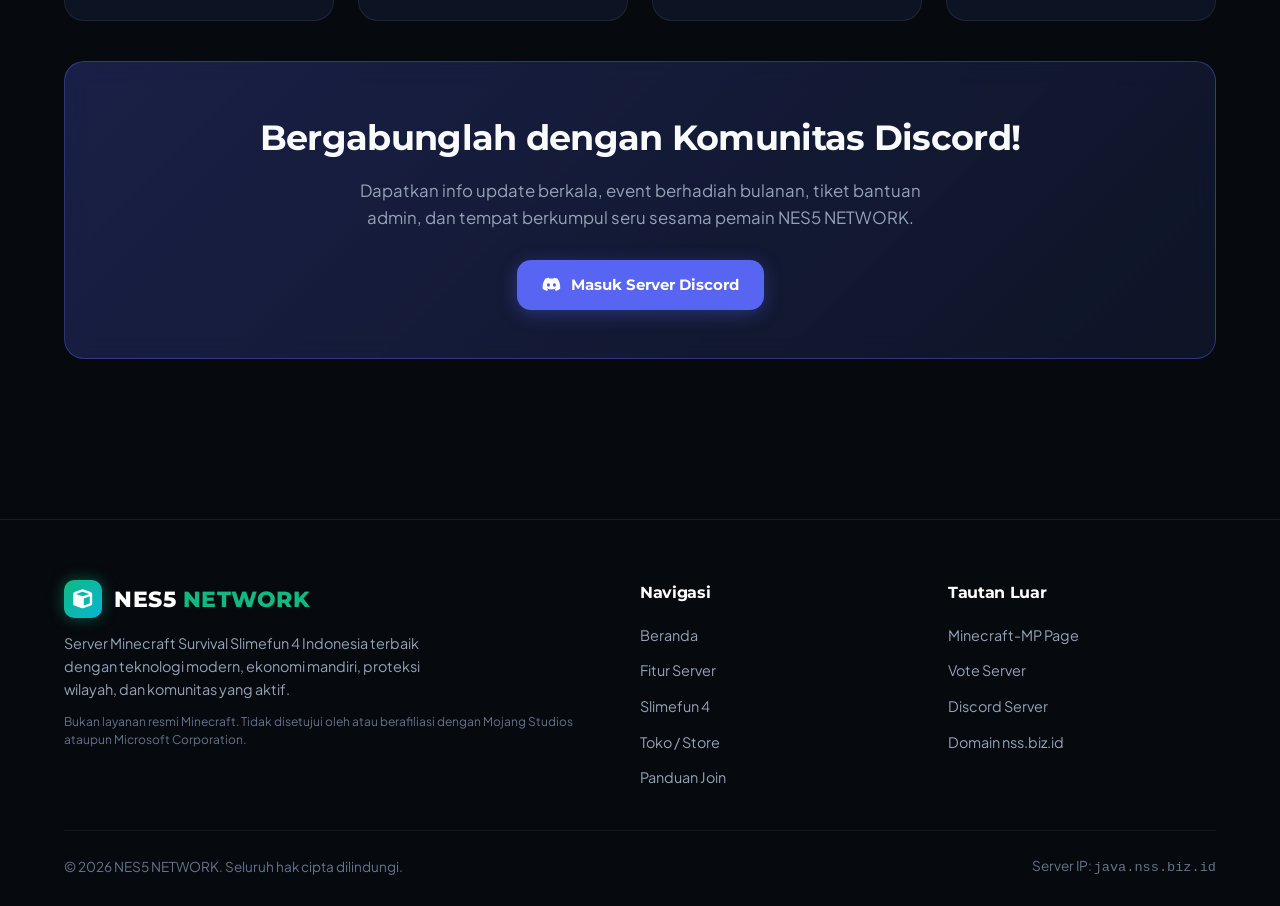
==== commit e9cf48c5: "Update README, HTML, and JavaScript files for NES5 NETWORK: refine server features, enhance store fu" ====
--- a/index.html
+++ b/index.html
@@ -47,8 +47,6 @@
         <li class="nav-item"><a href="#fitur"><i class="fa-solid fa-sparkles"></i> Fitur Unggulan</a></li>
         <li class="nav-item"><a href="#slimefun"><i class="fa-solid fa-atom"></i> Slimefun 4</a></li>
         <li class="nav-item"><a href="#panduan"><i class="fa-solid fa-compass"></i> Cara Main</a></li>
-        <li class="nav-item"><a href="#faq"><i class="fa-solid fa-circle-question"></i> FAQ</a></li>
-        <li class="nav-item"><a href="store.html" class="nav-store-link"><i class="fa-solid fa-store"></i> Toko / Store</a></li>
       </ul>
 
       <div class="nav-actions">
@@ -87,7 +85,7 @@
           <a href="https://minecraft-mp.com/server/363257/vote/" target="_blank" rel="noopener" class="btn btn-secondary">
             <i class="fa-solid fa-thumbs-up"></i> Vote Server
           </a>
-          <a href="https://discord.gg/nes5" target="_blank" rel="noopener" class="btn btn-discord">
+          <a href="https://discord.gg/MX8ZTA9ZzA" target="_blank" rel="noopener" class="btn btn-discord">
             <i class="fa-brands fa-discord"></i> Discord Community
           </a>
         </div>
@@ -330,72 +328,9 @@
           <p>
             Dapatkan info update berkala, event berhadiah bulanan, tiket bantuan admin, dan tempat berkumpul seru sesama pemain NES5 NETWORK.
           </p>
-          <a href="https://discord.gg/nes5" target="_blank" rel="noopener" class="btn btn-discord">
+          <a href="https://discord.gg/MX8ZTA9ZzA" target="_blank" rel="noopener" class="btn btn-discord">
             <i class="fa-brands fa-discord"></i> Masuk Server Discord
           </a>
-        </div>
-      </div>
-    </section>
-
-    <!-- FAQ Section -->
-    <section class="section" id="faq">
-      <div class="container">
-        <div class="section-header">
-          <span class="section-tag">Bantuan & Informasi</span>
-          <h2 class="section-title">Pertanyaan Sering Diajukan (FAQ)</h2>
-          <p class="section-desc">Punya pertanyaan seputar server kami? Temukan jawabannya di bawah ini.</p>
-        </div>
-
-        <div class="faq-grid">
-          <div class="faq-item">
-            <div class="faq-question">
-              <span>Apakah saya harus mengunduh modpack atau launcher khusus?</span>
-              <i class="fa-solid fa-chevron-down"></i>
-            </div>
-            <div class="faq-answer">
-              <p>Tidak perlu sama sekali! Seluruh fitur canggih Slimefun 4, mesin listrik, dan reaktor nuklir berjalan murni menggunakan plugin di sisi server kami. Kamu cukup membuka client Minecraft original biasa tanpa memasang mod Forge/Fabric apapun.</p>
-            </div>
-          </div>
-
-          <div class="faq-item">
-            <div class="faq-question">
-              <span>Berapa alamat IP server NES5 NETWORK?</span>
-              <i class="fa-solid fa-chevron-down"></i>
-            </div>
-            <div class="faq-answer">
-              <p>Alamat IP resmi server adalah <strong>java.nss.biz.id</strong>. Kamu bisa langsung mengklik kotak IP di bagian atas website ini untuk menyalinnya secara instan.</p>
-            </div>
-          </div>
-
-          <div class="faq-item">
-            <div class="faq-question">
-              <span>Versi Minecraft berapa saja yang didukung?</span>
-              <i class="fa-solid fa-chevron-down"></i>
-            </div>
-            <div class="faq-answer">
-              <p>Server kami mendukung Minecraft Java Edition mulai dari versi 1.8 hingga 1.21. Kami sangat menyarankan bermain di versi 1.20.6 atau versi terbaru agar mendapatkan rendering visual dan fitur terbaik.</p>
-            </div>
-          </div>
-
-          <div class="faq-item">
-            <div class="faq-question">
-              <span>Bagaimana cara melindungi rumah dan barang dari griefing?</span>
-              <i class="fa-solid fa-chevron-down"></i>
-            </div>
-            <div class="faq-answer">
-              <p>Gunakan sistem Land Claim! Kamu bisa mengklaim area tanahmu dengan mudah menggunakan golden shovel atau petunjuk perintah in-game. Area yang sudah diklaim 100% terlindung dari perusakan, pembongkaran, maupun pencurian pemain lain.</p>
-            </div>
-          </div>
-
-          <div class="faq-item">
-            <div class="faq-question">
-              <span>Bagaimana cara membeli rank atau item di Store?</span>
-              <i class="fa-solid fa-chevron-down"></i>
-            </div>
-            <div class="faq-answer">
-              <p>Kamu bisa langsung mengunjungi halaman <a href="store.html">Toko Server kami</a>. Pilih produk yang kamu inginkan (Rank VIP, Crate Keys, atau Slimefun Booster), masukkan Username Minecraft kamu, dan selesaikan pembayaran via QRIS, DANA, GoPay, atau Transfer Bank dengan panduan staf kami.</p>
-            </div>
-          </div>
         </div>
       </div>
     </section>
@@ -434,7 +369,7 @@
           <ul>
             <li><a href="https://minecraft-mp.com/server-s363257" target="_blank" rel="noopener">Minecraft-MP Page</a></li>
             <li><a href="https://minecraft-mp.com/server/363257/vote/" target="_blank" rel="noopener">Vote Server</a></li>
-            <li><a href="https://discord.gg/nes5" target="_blank" rel="noopener">Discord Server</a></li>
+            <li><a href="https://discord.gg/MX8ZTA9ZzA" target="_blank" rel="noopener">Discord Server</a></li>
             <li><a href="https://nss.biz.id">Domain nss.biz.id</a></li>
           </ul>
         </div>
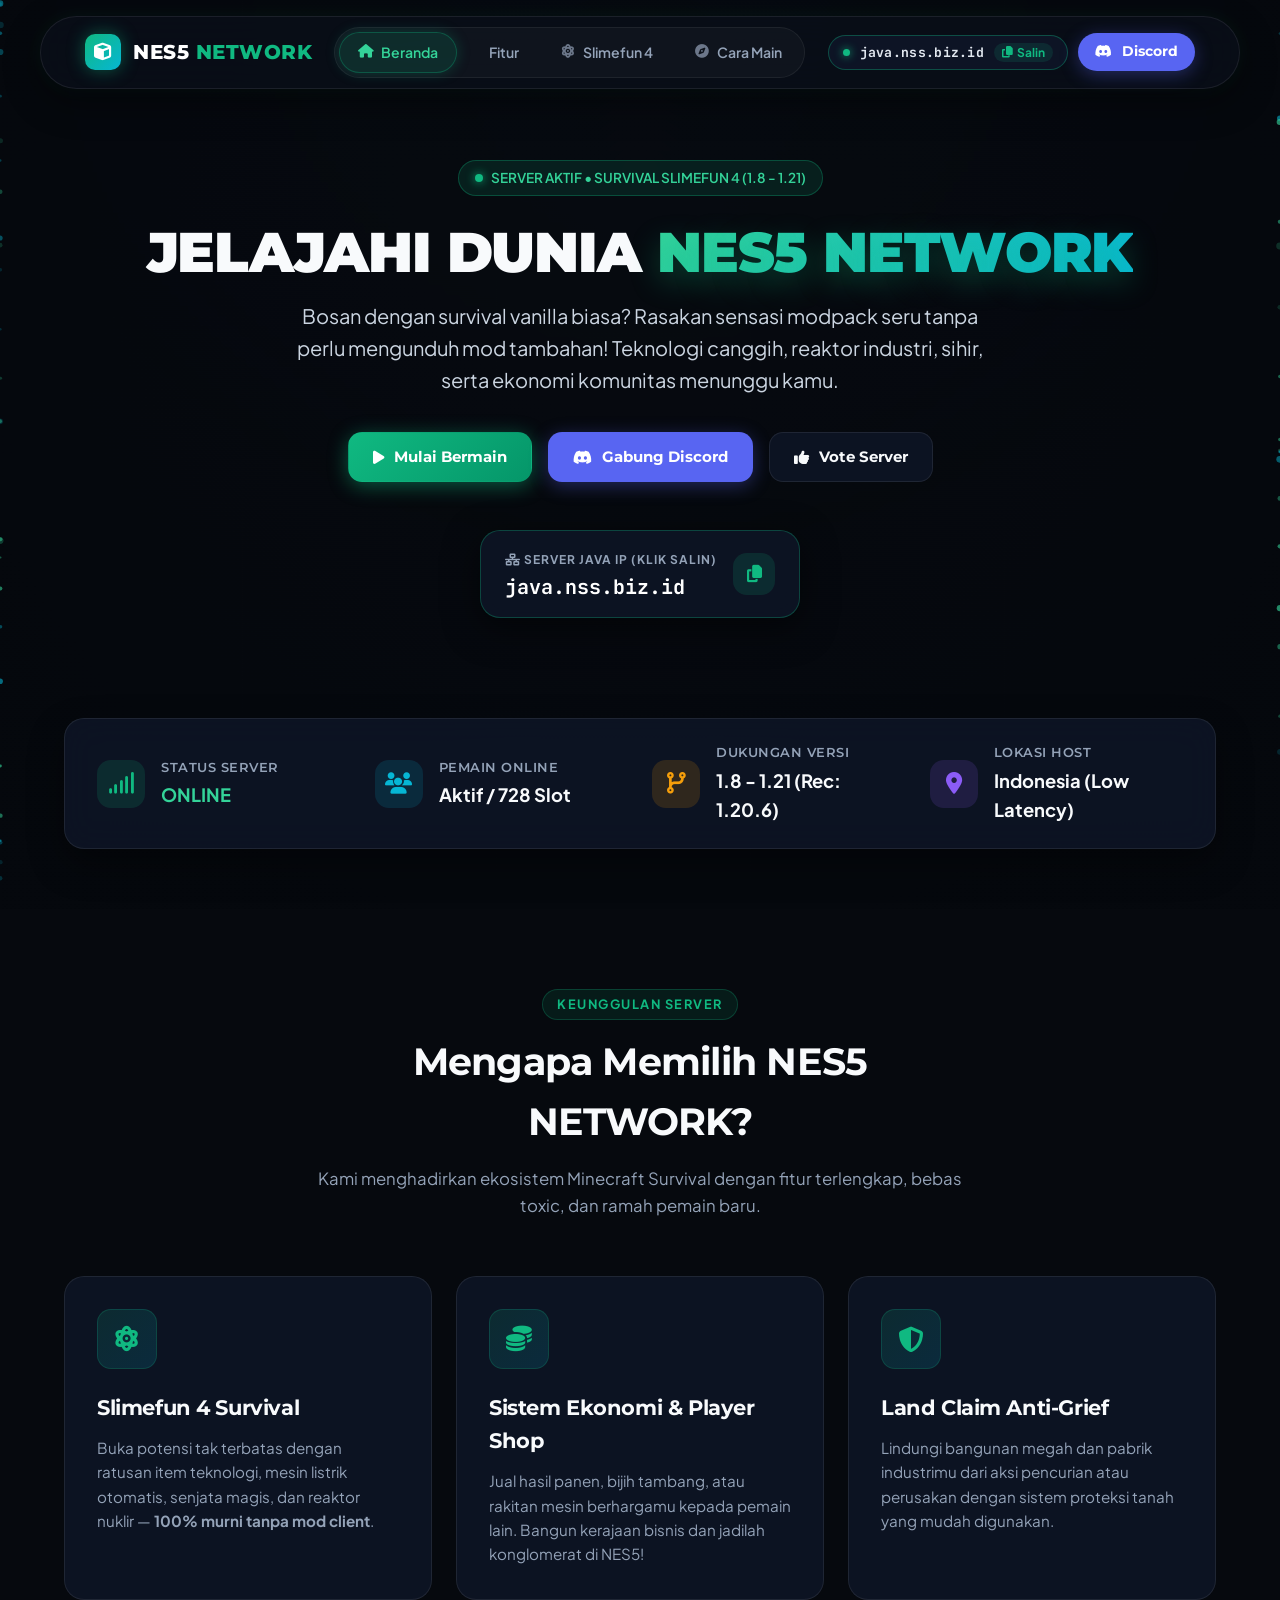
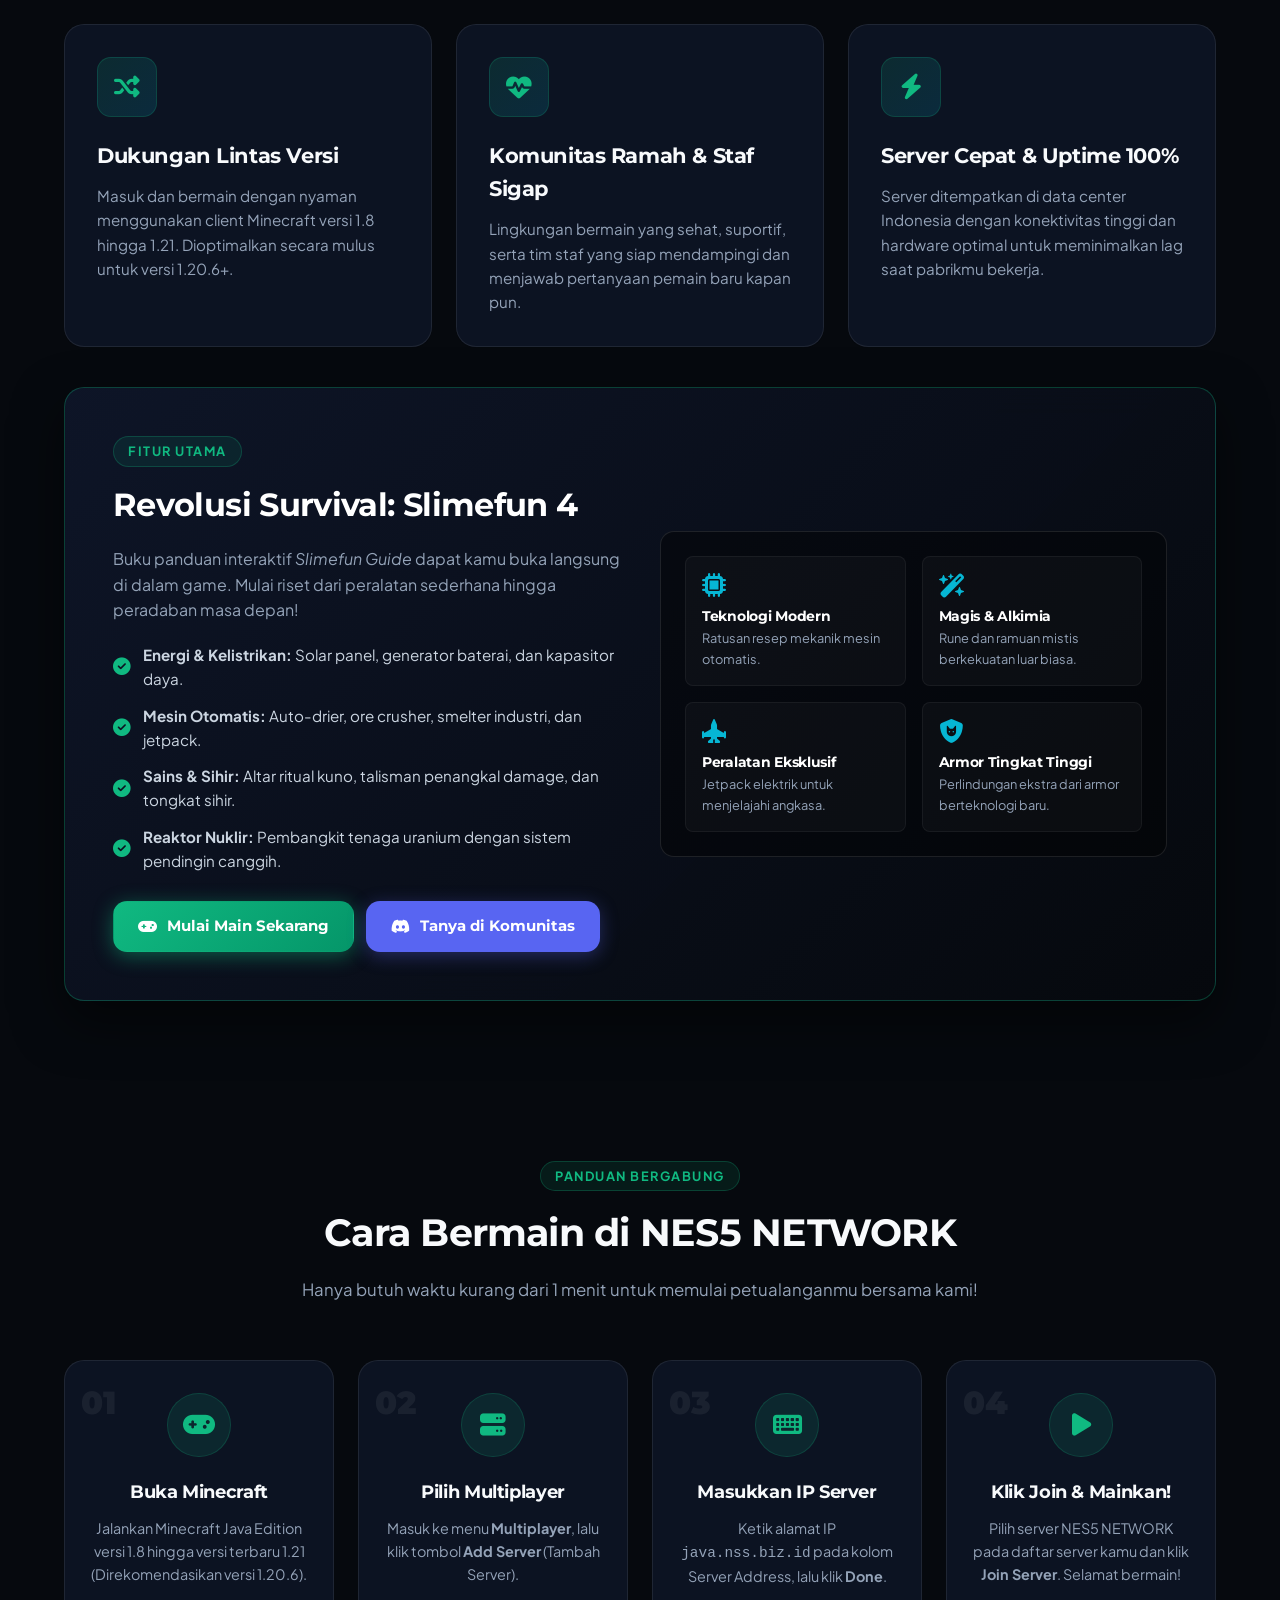
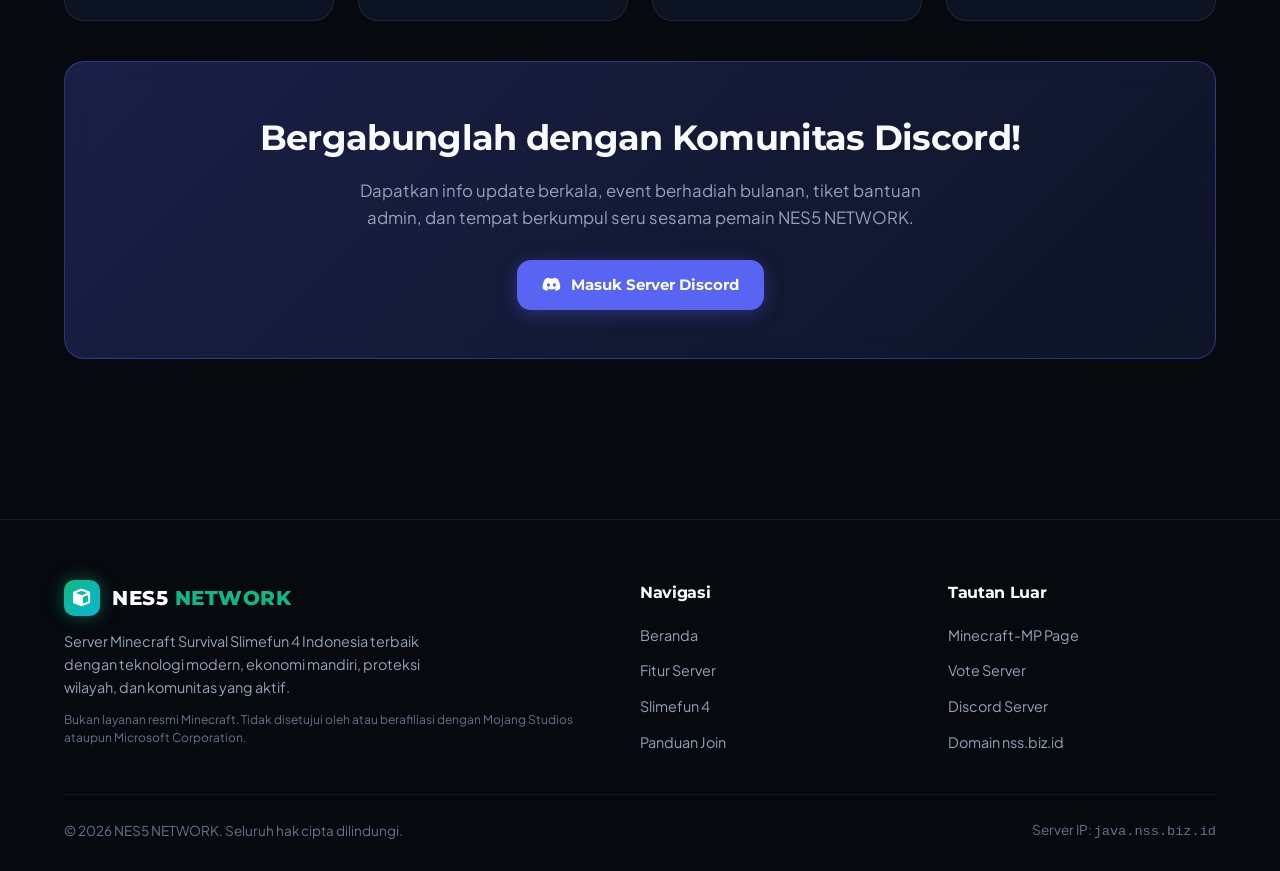
==== commit 8f6f0102: "Refactor navigation bar and remove store page - Enhanced the aesthetic of the navigation bar with a " ====
--- a/index.html
+++ b/index.html
@@ -33,26 +33,36 @@
   <canvas id="particles-canvas" class="particles-canvas"></canvas>
 
   <!-- Navigation Bar -->
-  <header class="navbar">
+  <header class="navbar" id="navbar">
     <div class="container nav-container">
-      <a href="index.html" class="logo">
+      <a href="#beranda" class="logo">
         <div class="logo-badge">
           <i class="fa-solid fa-cube"></i>
         </div>
         <div class="logo-text">NES5 <span>NETWORK</span></div>
       </a>
 
-      <ul class="nav-links">
-        <li class="nav-item"><a href="index.html" class="active"><i class="fa-solid fa-house"></i> Beranda</a></li>
-        <li class="nav-item"><a href="#fitur"><i class="fa-solid fa-sparkles"></i> Fitur Unggulan</a></li>
-        <li class="nav-item"><a href="#slimefun"><i class="fa-solid fa-atom"></i> Slimefun 4</a></li>
-        <li class="nav-item"><a href="#panduan"><i class="fa-solid fa-compass"></i> Cara Main</a></li>
-      </ul>
+      <nav class="nav-menu">
+        <ul class="nav-links">
+          <li class="nav-item"><a href="#beranda" class="nav-link active"><i class="fa-solid fa-house"></i> Beranda</a></li>
+          <li class="nav-item"><a href="#fitur" class="nav-link"><i class="fa-solid fa-sparkles"></i> Fitur</a></li>
+          <li class="nav-item"><a href="#slimefun" class="nav-link"><i class="fa-solid fa-atom"></i> Slimefun 4</a></li>
+          <li class="nav-item"><a href="#panduan" class="nav-link"><i class="fa-solid fa-compass"></i> Cara Main</a></li>
+        </ul>
+      </nav>
 
       <div class="nav-actions">
-        <a href="store.html" class="btn btn-store btn-sm">
-          <i class="fa-solid fa-bag-shopping"></i> Store
+        <!-- Interactive IP Copy Pill Button -->
+        <button class="nav-ip-pill" data-copy-ip="java.nss.biz.id" title="Klik untuk menyalin IP Server">
+          <span class="live-dot"></span>
+          <span class="nav-ip-text">java.nss.biz.id</span>
+          <span class="nav-copy-tag"><i class="fa-solid fa-copy"></i> Salin</span>
+        </button>
+
+        <a href="https://discord.gg/MX8ZTA9ZzA" target="_blank" rel="noopener" class="btn btn-discord btn-sm nav-discord-btn">
+          <i class="fa-brands fa-discord"></i> Discord
         </a>
+
         <button class="nav-toggle" aria-label="Toggle navigation">
           <i class="fa-solid fa-bars"></i>
         </button>
@@ -61,7 +71,7 @@
   </header>
 
   <!-- Hero Section -->
-  <main>
+  <main id="beranda">
     <section class="hero">
       <div class="container">
         <div class="hero-pill">
@@ -79,14 +89,14 @@
         </p>
 
         <div class="hero-cta">
-          <a href="store.html" class="btn btn-store">
-            <i class="fa-solid fa-crown"></i> Kunjungi Store Server
+          <a href="#panduan" class="btn btn-primary">
+            <i class="fa-solid fa-play"></i> Mulai Bermain
+          </a>
+          <a href="https://discord.gg/MX8ZTA9ZzA" target="_blank" rel="noopener" class="btn btn-discord">
+            <i class="fa-brands fa-discord"></i> Gabung Discord
           </a>
           <a href="https://minecraft-mp.com/server/363257/vote/" target="_blank" rel="noopener" class="btn btn-secondary">
             <i class="fa-solid fa-thumbs-up"></i> Vote Server
-          </a>
-          <a href="https://discord.gg/MX8ZTA9ZzA" target="_blank" rel="noopener" class="btn btn-discord">
-            <i class="fa-brands fa-discord"></i> Discord Community
           </a>
         </div>
 
@@ -244,9 +254,14 @@
               <li><i class="fa-solid fa-check-circle"></i> <span><strong>Sains & Sihir:</strong> Altar ritual kuno, talisman penangkal damage, dan tongkat sihir.</span></li>
               <li><i class="fa-solid fa-check-circle"></i> <span><strong>Reaktor Nuklir:</strong> Pembangkit tenaga uranium dengan sistem pendingin canggih.</span></li>
             </ul>
-            <a href="store.html" class="btn btn-primary">
-              <i class="fa-solid fa-flask"></i> Cek Booster Slimefun di Store
-            </a>
+            <div style="display: flex; gap: 12px; flex-wrap: wrap;">
+              <a href="#panduan" class="btn btn-primary">
+                <i class="fa-solid fa-gamepad"></i> Mulai Main Sekarang
+              </a>
+              <a href="https://discord.gg/MX8ZTA9ZzA" target="_blank" rel="noopener" class="btn btn-discord">
+                <i class="fa-brands fa-discord"></i> Tanya di Komunitas
+              </a>
+            </div>
           </div>
 
           <div class="sf-preview-box">
@@ -356,10 +371,9 @@
         <div class="footer-links">
           <h4>Navigasi</h4>
           <ul>
-            <li><a href="index.html">Beranda</a></li>
+            <li><a href="#beranda">Beranda</a></li>
             <li><a href="#fitur">Fitur Server</a></li>
             <li><a href="#slimefun">Slimefun 4</a></li>
-            <li><a href="store.html">Toko / Store</a></li>
             <li><a href="#panduan">Panduan Join</a></li>
           </ul>
         </div>
--- a/assets/css/style.css
+++ b/assets/css/style.css
@@ -191,106 +191,220 @@
   border-radius: var(--radius-sm);
 }
 
-/* Navigation Bar */
+/* ==========================================================================
+   Aesthetic Navigation Bar (Floating Glass Island)
+   ========================================================================== */
 .navbar {
   position: fixed;
-  top: 0;
-  left: 0;
+  top: 16px;
+  left: 50%;
+  transform: translateX(-50%);
+  width: calc(100% - 48px);
+  max-width: 1200px;
+  z-index: 1000;
+  padding: 10px 20px;
+  transition: all 0.3s cubic-bezier(0.16, 1, 0.3, 1);
+  background: rgba(10, 15, 26, 0.75);
+  backdrop-filter: blur(20px);
+  -webkit-backdrop-filter: blur(20px);
+  border: 1px solid rgba(255, 255, 255, 0.08);
+  border-radius: var(--radius-full);
+  box-shadow: 0 12px 36px rgba(0, 0, 0, 0.45), 0 0 20px rgba(16, 185, 129, 0.08);
+}
+
+.navbar.scrolled {
+  top: 10px;
+  padding: 8px 18px;
+  background: rgba(8, 12, 22, 0.92);
+  border-color: rgba(16, 185, 129, 0.3);
+  box-shadow: 0 16px 40px rgba(0, 0, 0, 0.65), 0 0 25px rgba(16, 185, 129, 0.18);
+}
+
+.nav-container {
+  display: flex;
+  align-items: center;
+  justify-content: space-between;
   width: 100%;
-  z-index: 1000;
-  padding: 16px 0;
-  transition: var(--transition);
-  background: rgba(6, 9, 14, 0.6);
-  backdrop-filter: blur(14px);
-  border-bottom: 1px solid var(--border-glass);
-}
-
-.navbar.scrolled {
-  padding: 12px 0;
-  background: rgba(6, 9, 14, 0.92);
-  border-bottom: 1px solid rgba(16, 185, 129, 0.2);
-  box-shadow: 0 10px 30px rgba(0, 0, 0, 0.5);
-}
-
-.nav-container {
-  display: flex;
-  align-items: center;
-  justify-content: space-between;
-}
-
+}
+
+/* Brand Logo */
 .logo {
   display: flex;
   align-items: center;
   gap: 12px;
   font-family: var(--font-title);
-  font-size: 1.35rem;
+  font-size: 1.25rem;
   font-weight: 800;
   color: #ffffff;
   letter-spacing: 0.5px;
+  text-decoration: none;
 }
 
 .logo-badge {
   background: linear-gradient(135deg, var(--primary) 0%, var(--secondary) 100%);
-  width: 38px;
-  height: 38px;
+  width: 36px;
+  height: 36px;
   border-radius: 10px;
   display: flex;
   align-items: center;
   justify-content: center;
-  font-size: 1.2rem;
+  font-size: 1.1rem;
   color: #fff;
-  box-shadow: 0 0 15px var(--primary-glow);
+  box-shadow: 0 0 18px var(--primary-glow);
+  transition: var(--transition);
+}
+
+.logo:hover .logo-badge {
+  transform: rotate(8deg) scale(1.08);
+  box-shadow: 0 0 24px rgba(16, 185, 129, 0.8);
 }
 
 .logo-text span {
   color: var(--primary);
 }
 
+/* Centered Navigation Links Island */
+.nav-menu {
+  display: flex;
+  align-items: center;
+}
+
 .nav-links {
   display: flex;
   align-items: center;
   list-style: none;
-  gap: 28px;
-}
-
-.nav-item a {
+  gap: 6px;
+  background: rgba(255, 255, 255, 0.03);
+  border: 1px solid rgba(255, 255, 255, 0.06);
+  padding: 4px;
+  border-radius: var(--radius-full);
+}
+
+.nav-item .nav-link {
+  display: inline-flex;
+  align-items: center;
+  gap: 8px;
   color: var(--text-muted);
-  font-size: 0.95rem;
+  font-size: 0.88rem;
   font-weight: 600;
-  position: relative;
-  padding: 6px 0;
-}
-
-.nav-item a:hover,
-.nav-item a.active {
-  color: #ffffff;
-}
-
-.nav-item a.active::after {
-  content: '';
-  position: absolute;
-  bottom: 0;
-  left: 0;
-  width: 100%;
-  height: 2px;
+  padding: 8px 18px;
+  border-radius: var(--radius-full);
+  transition: var(--transition);
+  text-decoration: none;
+}
+
+.nav-item .nav-link i {
+  font-size: 0.85rem;
+  opacity: 0.7;
+  transition: var(--transition);
+}
+
+.nav-item .nav-link:hover {
+  color: #ffffff;
+  background: rgba(255, 255, 255, 0.08);
+}
+
+.nav-item .nav-link:hover i {
+  opacity: 1;
+  color: var(--primary);
+}
+
+.nav-item .nav-link.active {
+  background: rgba(16, 185, 129, 0.15);
+  color: #34d399;
+  border: 1px solid rgba(16, 185, 129, 0.3);
+  box-shadow: 0 0 14px rgba(16, 185, 129, 0.25);
+}
+
+.nav-item .nav-link.active i {
+  opacity: 1;
+  color: #34d399;
+}
+
+/* Right Nav Actions Area */
+.nav-actions {
+  display: flex;
+  align-items: center;
+  gap: 10px;
+}
+
+/* High-tech IP Copy Pill */
+.nav-ip-pill {
+  display: inline-flex;
+  align-items: center;
+  gap: 10px;
+  background: rgba(15, 23, 42, 0.85);
+  border: 1px solid rgba(16, 185, 129, 0.35);
+  padding: 7px 14px;
+  border-radius: var(--radius-full);
+  cursor: pointer;
+  transition: var(--transition);
+  color: #ffffff;
+  font-family: var(--font-sans);
+  outline: none;
+}
+
+.nav-ip-pill:hover {
+  background: rgba(16, 185, 129, 0.15);
+  border-color: var(--primary);
+  box-shadow: 0 0 18px var(--primary-glow);
+  transform: translateY(-1px);
+}
+
+.live-dot {
+  width: 7px;
+  height: 7px;
   background: var(--primary);
-  border-radius: 2px;
+  border-radius: 50%;
   box-shadow: 0 0 8px var(--primary);
-}
-
-.nav-actions {
-  display: flex;
-  align-items: center;
-  gap: 12px;
+  animation: pulse 2s infinite;
+}
+
+.nav-ip-text {
+  font-family: var(--font-code);
+  font-size: 0.82rem;
+  font-weight: 700;
+  letter-spacing: 0.3px;
+  color: #e2e8f0;
+}
+
+.nav-copy-tag {
+  font-size: 0.75rem;
+  font-weight: 700;
+  color: var(--primary);
+  display: flex;
+  align-items: center;
+  gap: 4px;
+  background: rgba(16, 185, 129, 0.12);
+  padding: 2px 8px;
+  border-radius: var(--radius-full);
+}
+
+.nav-ip-pill:hover .nav-copy-tag {
+  background: var(--primary);
+  color: #ffffff;
+}
+
+/* Discord Button in Navbar */
+.nav-discord-btn {
+  padding: 7px 16px;
+  font-size: 0.85rem;
+  border-radius: var(--radius-full);
 }
 
 .nav-toggle {
   display: none;
-  background: transparent;
-  border: none;
+  background: rgba(255, 255, 255, 0.05);
+  border: 1px solid var(--border-glass);
+  width: 36px;
+  height: 36px;
+  border-radius: 50%;
   color: var(--text-main);
-  font-size: 1.4rem;
+  font-size: 1.1rem;
   cursor: pointer;
+  align-items: center;
+  justify-content: center;
+  transition: var(--transition);
 }
 
 /* Hero Section */
@@ -915,44 +1029,96 @@
   }
 }
 
-@media (max-width: 768px) {
+@media (max-width: 900px) {
+  .navbar {
+    width: calc(100% - 24px);
+    top: 10px;
+    padding: 8px 14px;
+    border-radius: var(--radius-lg);
+  }
+
+  .nav-menu {
+    position: fixed;
+    top: 68px;
+    left: 12px;
+    width: calc(100% - 24px);
+    background: rgba(8, 12, 22, 0.98);
+    backdrop-filter: blur(25px);
+    -webkit-backdrop-filter: blur(25px);
+    border: 1px solid rgba(255, 255, 255, 0.1);
+    border-radius: var(--radius-lg);
+    padding: 20px;
+    box-shadow: 0 20px 40px rgba(0, 0, 0, 0.7);
+    display: none;
+    z-index: 999;
+  }
+
+  .nav-menu.open {
+    display: block;
+    animation: fadeInSlide 0.25s ease forwards;
+  }
+
+  @keyframes fadeInSlide {
+    from { opacity: 0; transform: translateY(-10px); }
+    to { opacity: 1; transform: translateY(0); }
+  }
+
   .nav-links {
-    position: fixed;
-    top: 70px;
-    left: 0;
+    flex-direction: column;
+    background: transparent;
+    border: none;
+    padding: 0;
+    gap: 8px;
     width: 100%;
-    background: rgba(6, 9, 14, 0.98);
-    backdrop-filter: blur(20px);
-    flex-direction: column;
-    padding: 24px;
-    gap: 18px;
-    border-bottom: 1px solid var(--border-glass);
+  }
+
+  .nav-item {
+    width: 100%;
+  }
+
+  .nav-item .nav-link {
+    width: 100%;
+    padding: 12px 18px;
+    box-sizing: border-box;
+  }
+
+  .nav-toggle {
+    display: flex;
+  }
+
+  .nav-ip-pill .nav-copy-tag {
     display: none;
   }
-
-  .nav-links.open {
-    display: flex;
-  }
-
-  .nav-toggle {
-    display: block;
-  }
-
+}
+
+@media (max-width: 576px) {
   .hero {
-    padding: 120px 0 60px;
+    padding: 110px 0 50px;
   }
 
   .hero-title {
-    font-size: 2.2rem;
+    font-size: 2.1rem;
   }
 
   .hero-subtitle {
-    font-size: 1.05rem;
+    font-size: 1rem;
+  }
+
+  .nav-ip-pill {
+    padding: 6px 10px;
+  }
+
+  .nav-ip-pill .nav-ip-text {
+    font-size: 0.75rem;
+  }
+
+  .nav-discord-btn {
+    display: none;
   }
 
   .status-bar {
     grid-template-columns: 1fr;
-    padding: 20px;
+    padding: 18px;
   }
 
   .ip-box {
